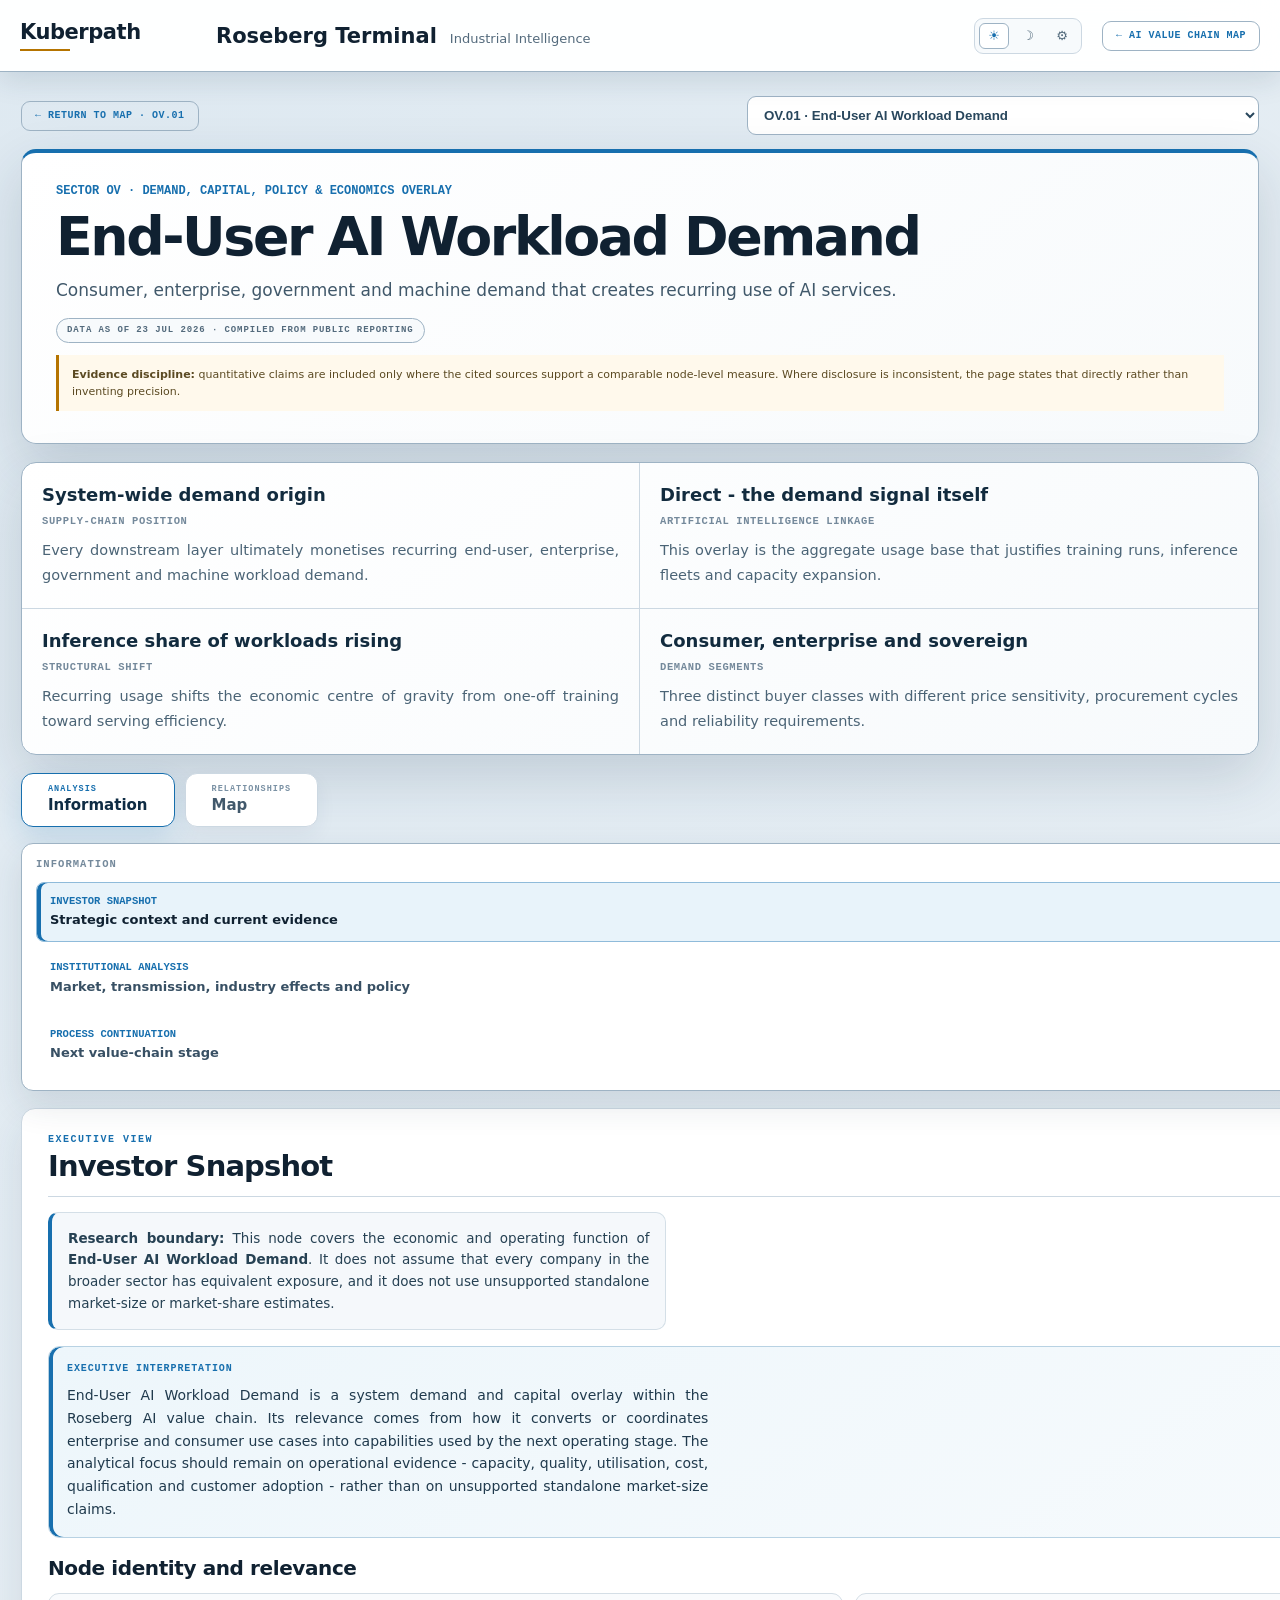
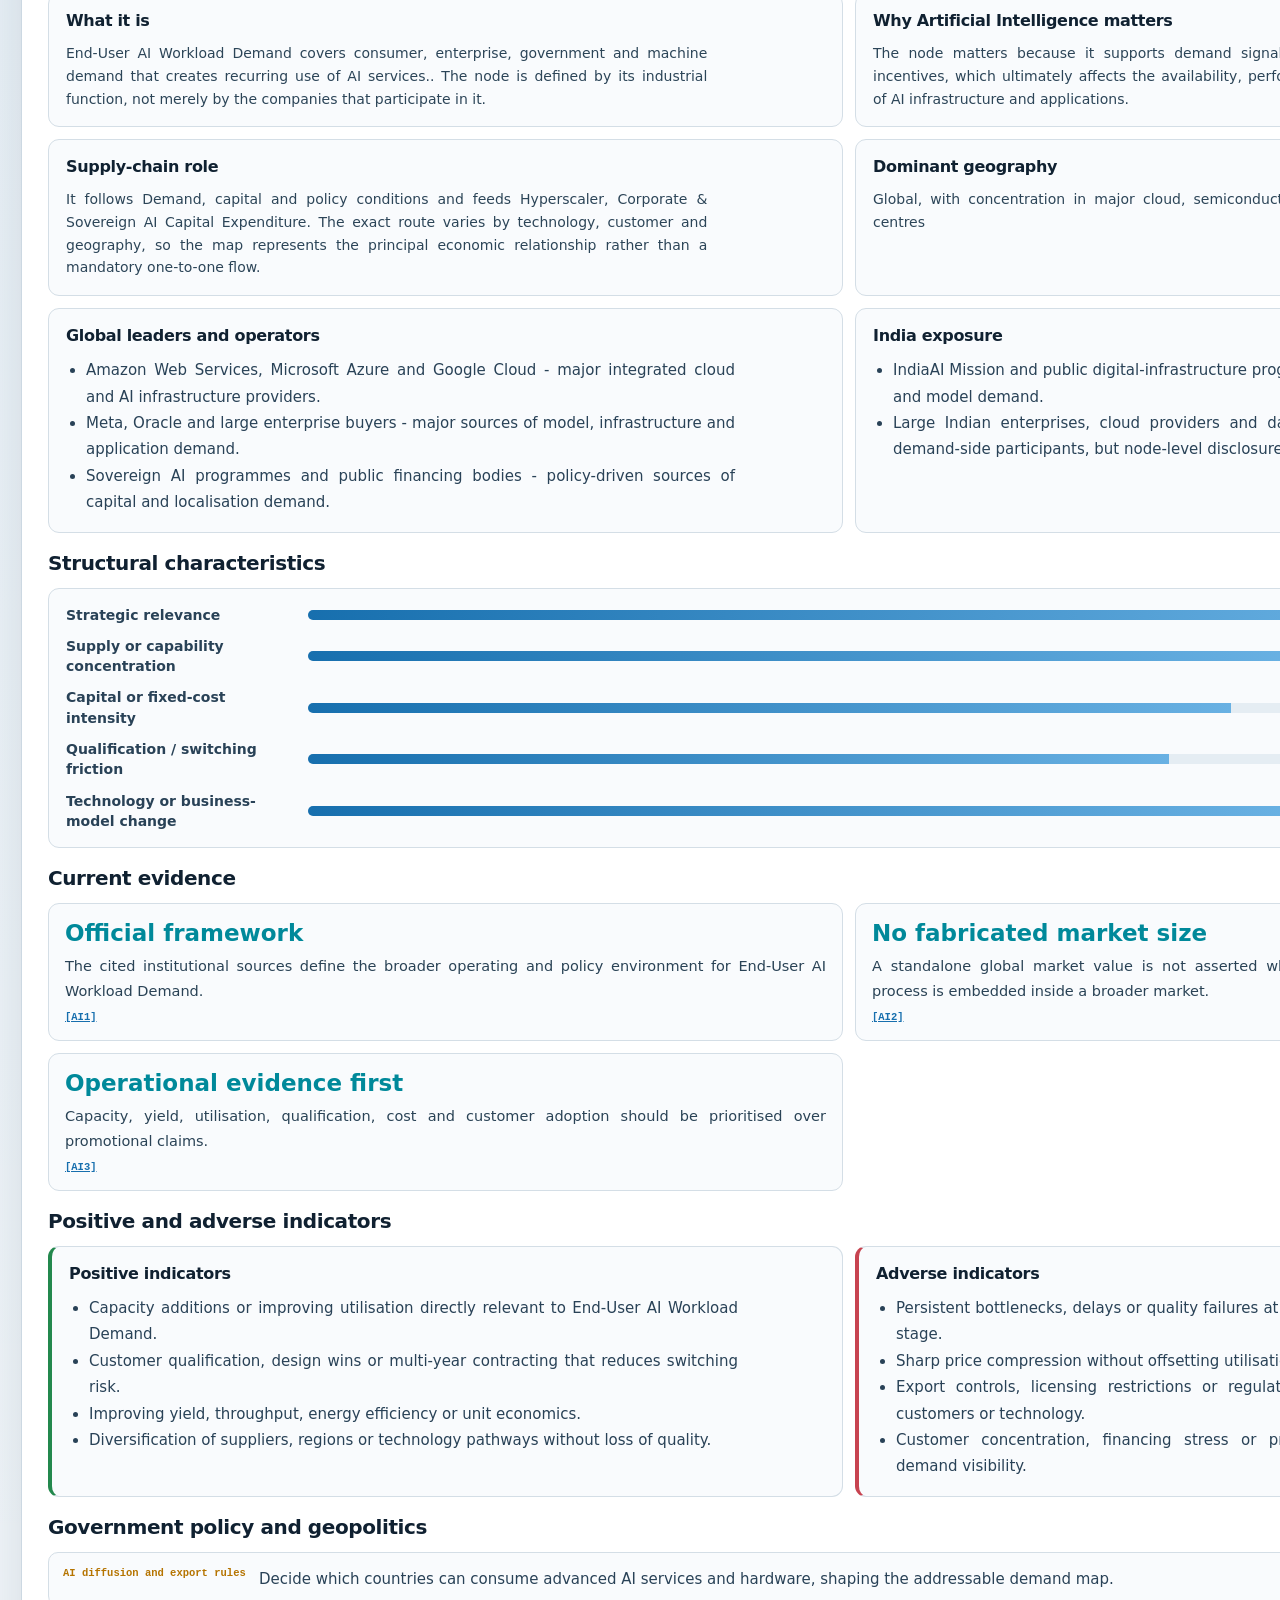
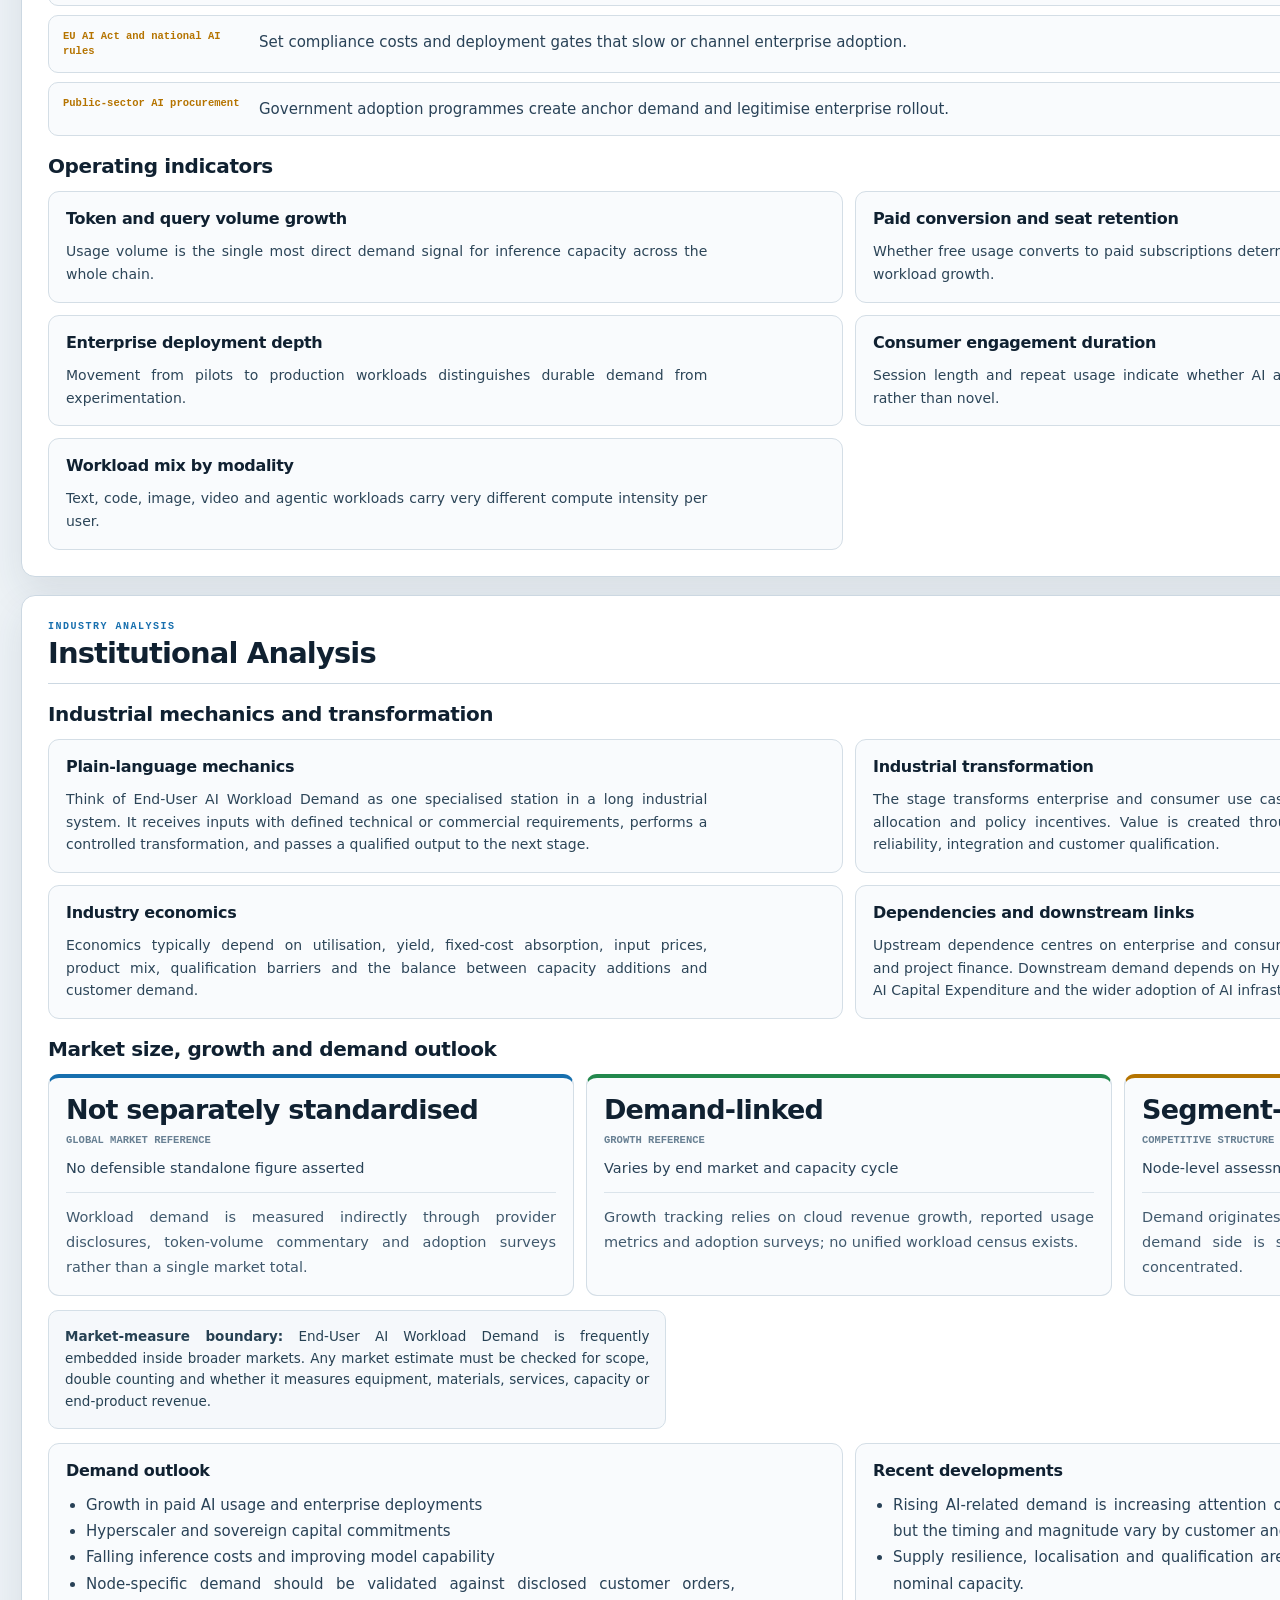
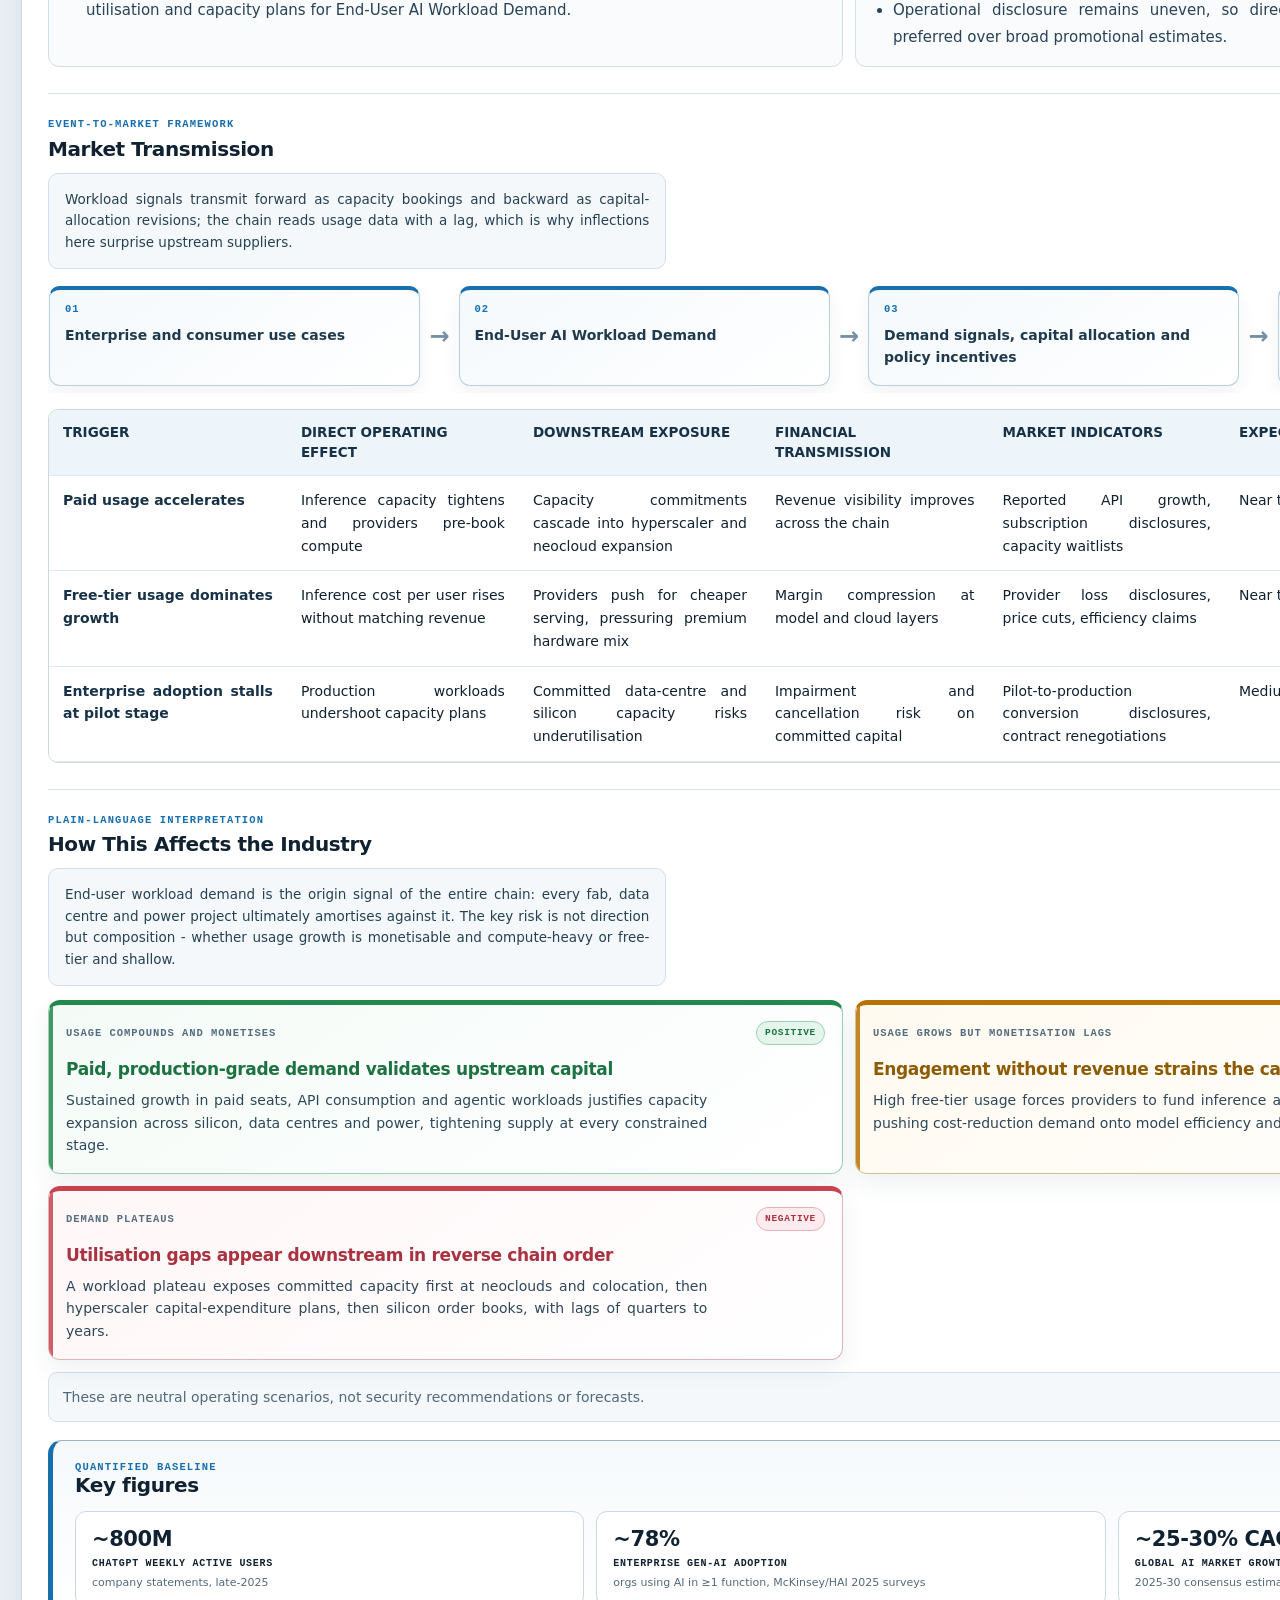
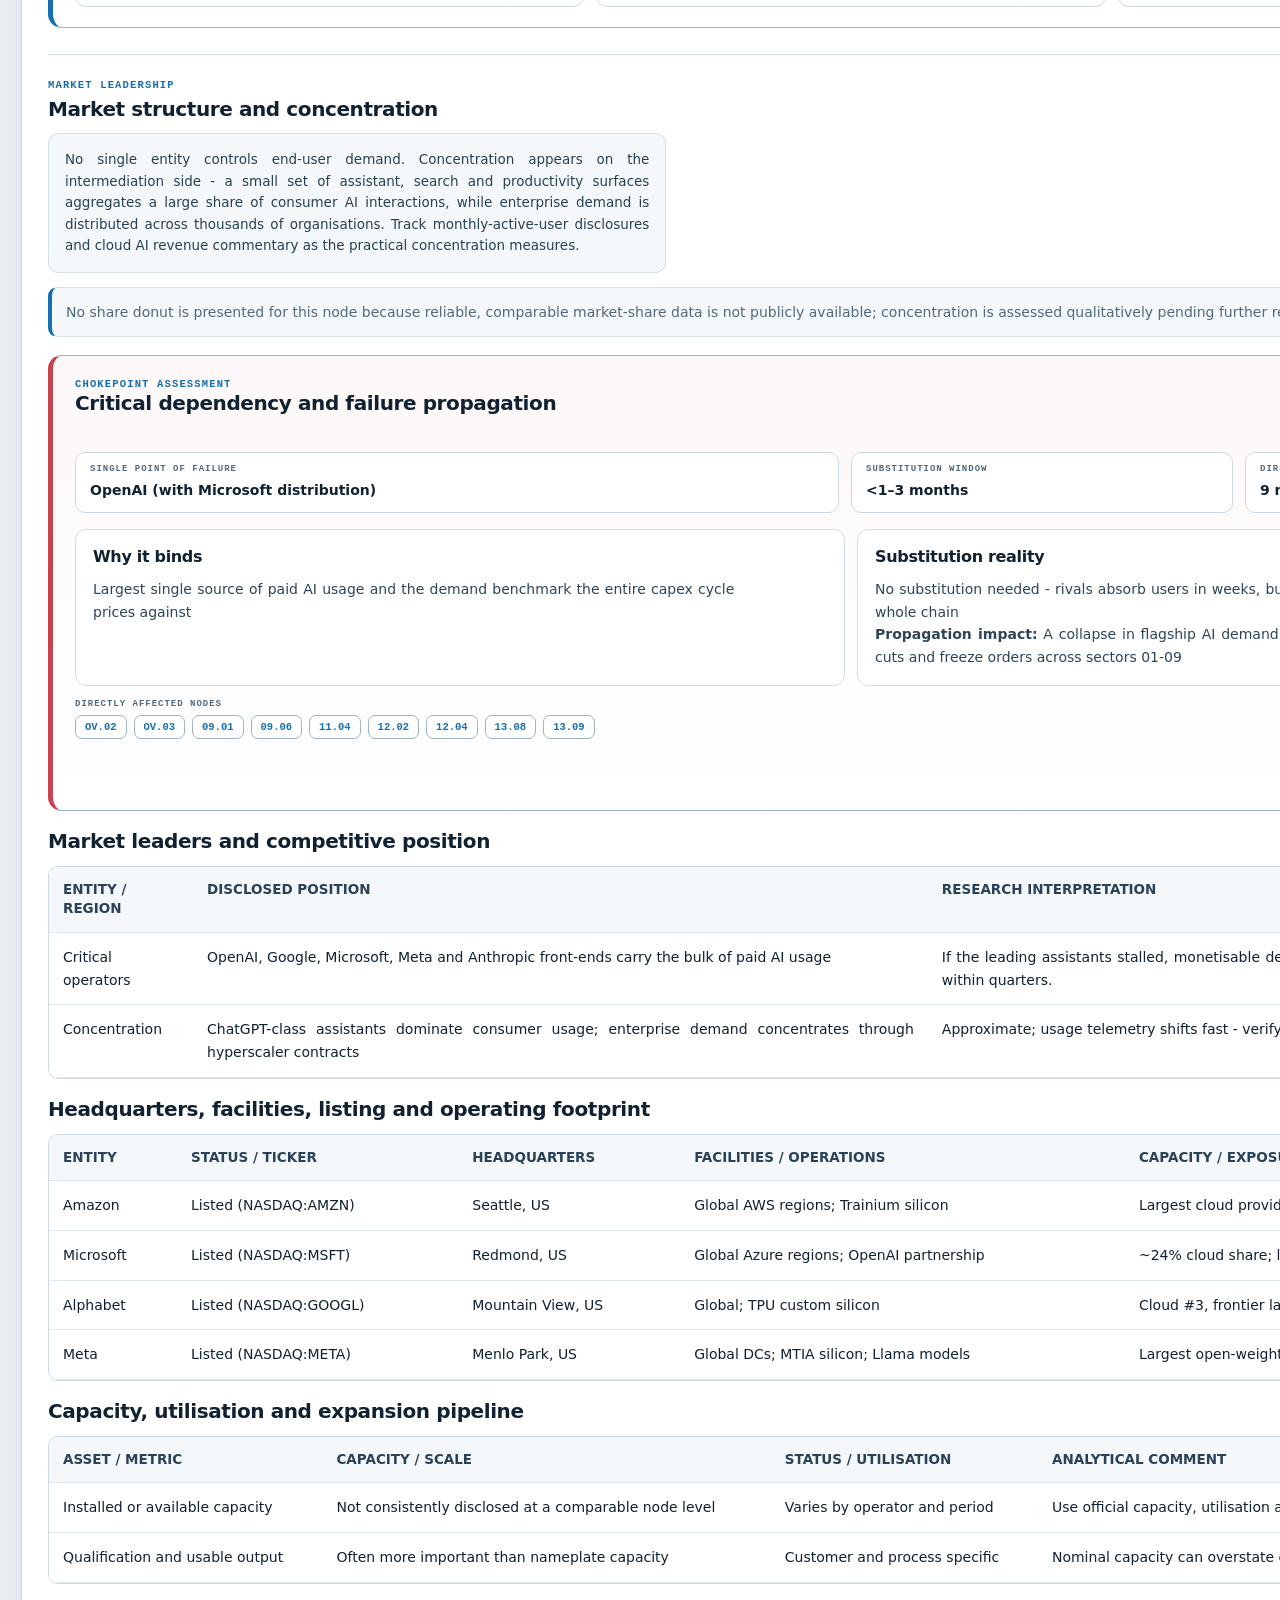
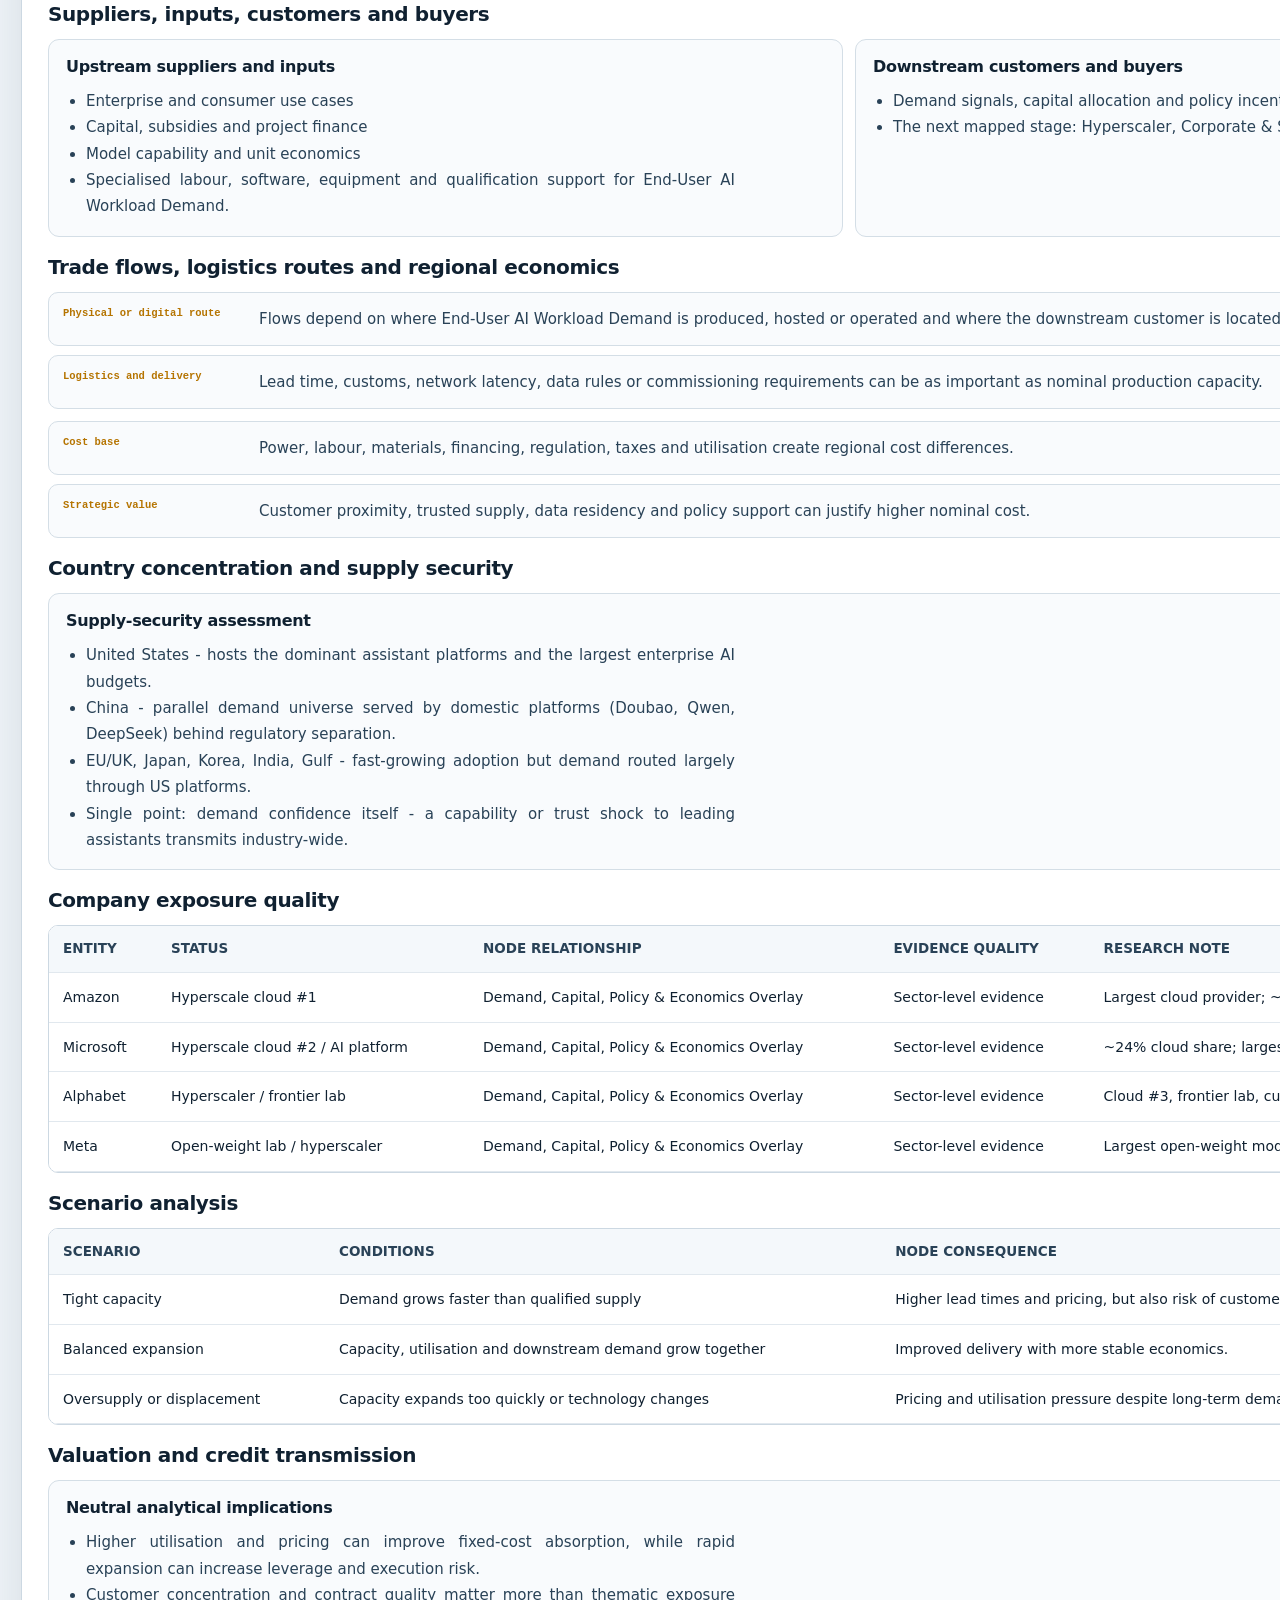
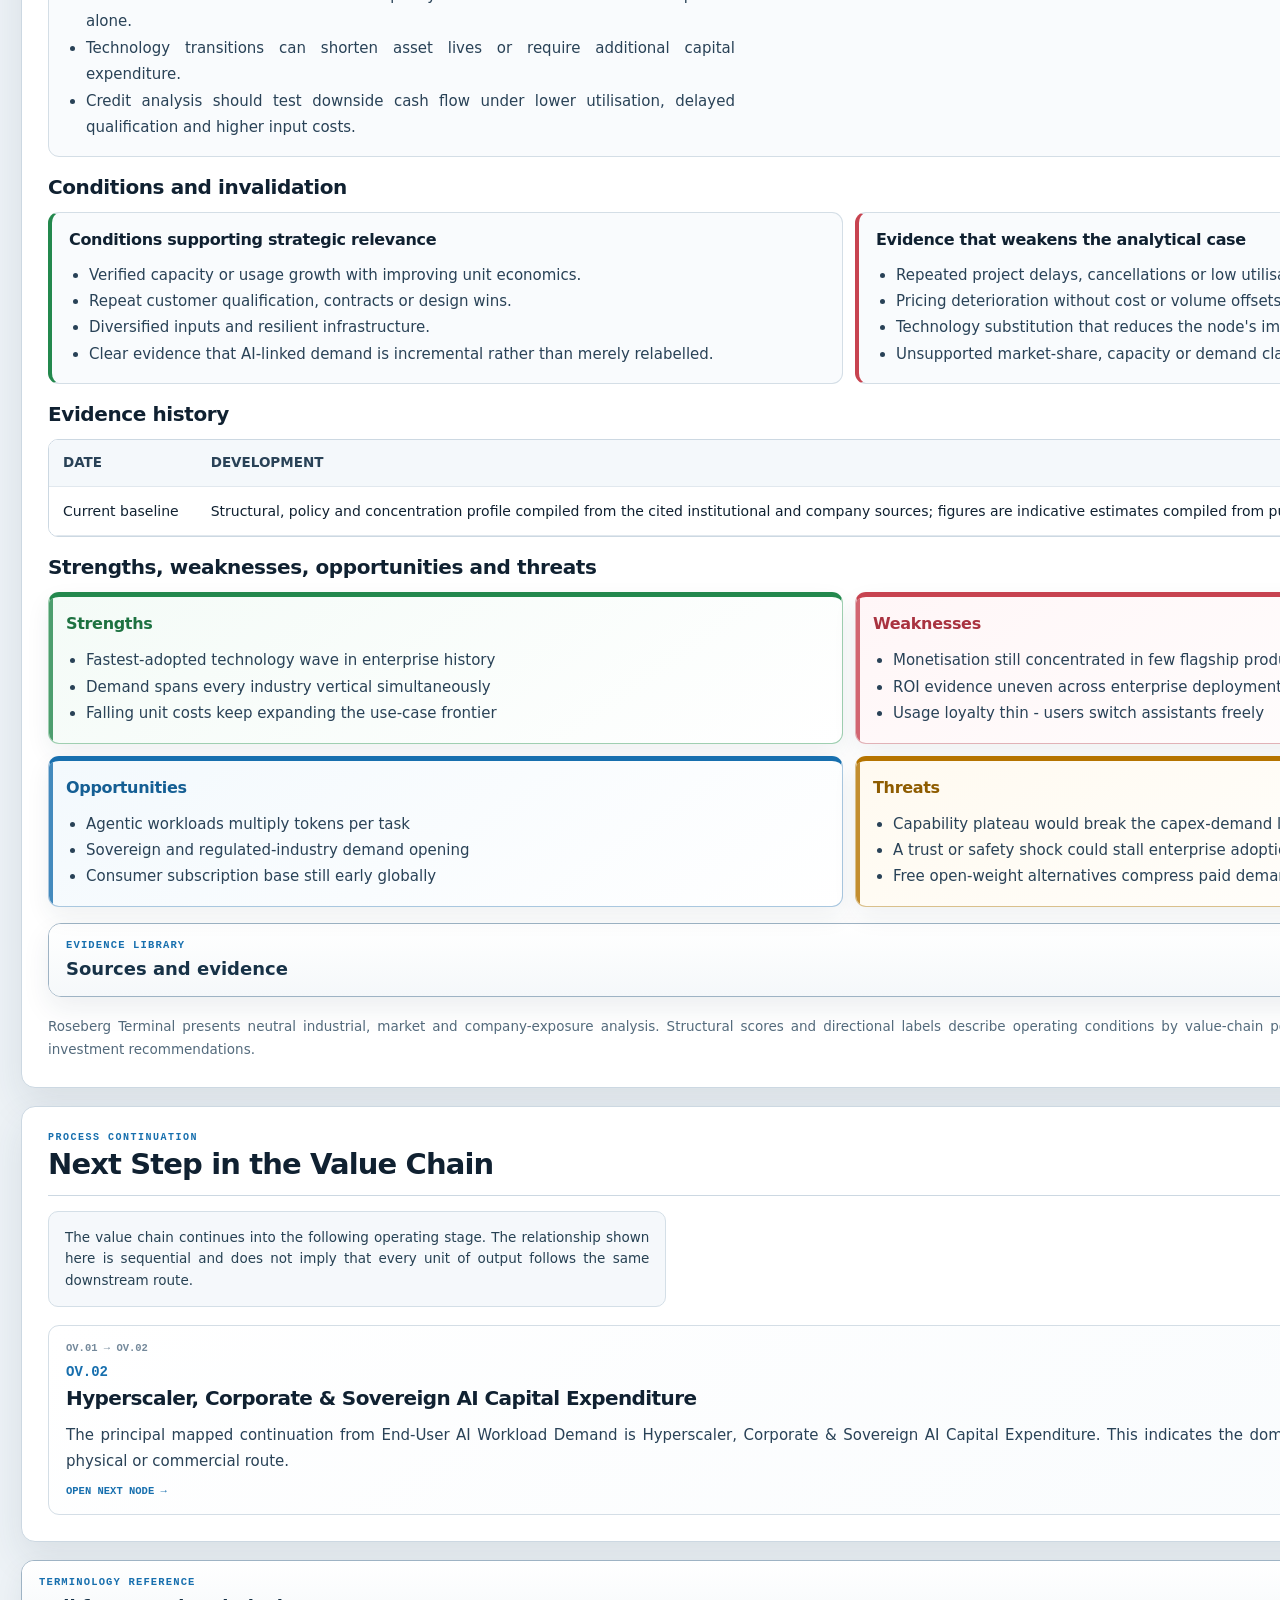
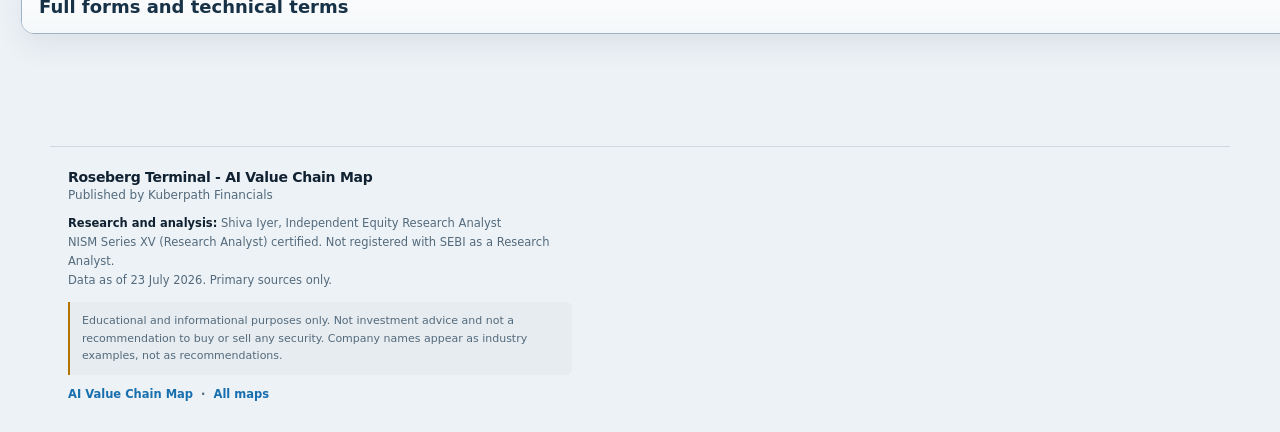
==== node.html @ 2ea44866 "Add files via upload" ====
<!doctype html><html lang="en"><head><meta charset="utf-8"><meta name="viewport" content="width=device-width,initial-scale=1"><title>Roseberg Terminal | Institutional Node Analysis</title><link rel="stylesheet" href="node-styles.css"><script>(function(){var mm=window.matchMedia?window.matchMedia("(prefers-color-scheme: dark)"):null;function res(m){return m==="system"?((mm&&mm.matches)?"dark":"light"):m;}var m=localStorage.getItem("rt-theme")||"light";if(["light","dark","system"].indexOf(m)<0)m="light";document.documentElement.dataset.theme=res(m);document.documentElement.dataset.themeMode=m;window.__setTheme=function(v){localStorage.setItem("rt-theme",v);document.documentElement.dataset.theme=res(v);document.documentElement.dataset.themeMode=v;document.querySelectorAll(".theme-btn").forEach(function(b){b.classList.toggle("active",b.dataset.mode===v);});};if(mm&&mm.addEventListener)mm.addEventListener("change",function(){var c=localStorage.getItem("rt-theme")||"light";if(c==="system")document.documentElement.dataset.theme=res("system");});})();</script></head><body><div id="app"></div><script src="map-data.js"></script><script src="relations-data.js"></script><script src="node-data.js"></script><script src="node-app.js"></script><footer class="site-foot"><div class="sf-wrap"><div class="sf-brand"><div class="sf-title">Roseberg Terminal - AI Value Chain Map</div><div class="sf-sub">Published by Kuberpath Financials</div></div><div class="sf-meta"><div><strong>Research and analysis:</strong> Shiva Iyer, Independent Equity Research Analyst</div><div>NISM Series XV (Research Analyst) certified. Not registered with SEBI as a Research Analyst.</div><div>Data as of 23 July 2026. Primary sources only.</div></div><div class="sf-disc">Educational and informational purposes only. Not investment advice and not a recommendation to buy or sell any security. Company names appear as industry examples, not as recommendations.</div><div class="sf-nav"><a href="index.html">AI Value Chain Map</a><span>&#183;</span><a href="../index.html">All maps</a></div></div></footer></body></html>
---- node-styles.css ----
/* THEME PALETTE (auto-generated) */
:root{--tc0:#00899a;--tc1:#0f2c44;--tc2:#102131;--tc3:#122b3e;--tc4:#132536;--tc5:#15334d;--tc6:#155f94;--tc7:#173247;--tc8:#176fae;--tc9:#183145;--tc10:#1d7241;--tc11:#203a4d;--tc12:#23884d;--tc13:#243c4e;--tc14:#264153;--tc15:#294257;--tc16:#29475d;--tc17:#2a4356;--tc18:#2c4558;--tc19:#2d4759;--tc20:#2f668c;--tc21:#304c5f;--tc22:#31536c;--tc23:#334a5c;--tc24:#36516a;--tc25:#37536a;--tc26:#385064;--tc27:#385365;--tc28:#40586a;--tc29:#40596d;--tc30:#41586b;--tc31:#4a6376;--tc32:#4b6476;--tc33:#4c6577;--tc34:#4e697d;--tc35:#50697b;--tc36:#536a7c;--tc37:#546d7f;--tc38:#5b4a22;--tc39:#5b7284;--tc40:#5f7688;--tc41:#617789;--tc42:#61798c;--tc43:#657b8c;--tc44:#677f90;--tc45:#687e90;--tc46:#688093;--tc47:#69b1e3;--tc48:#7253b5;--tc49:#74899b;--tc50:#7590a4;--tc51:#7a91a4;--tc52:#8298a9;--tc53:#89a8be;--tc54:#8aa3b5;--tc55:#8e5c00;--tc56:#8fbbda;--tc57:#93aabd;--tc58:#97b7cf;--tc59:#9db8cc;--tc60:#9eb3c4;--tc61:#9fcfb1;--tc62:#a93340;--tc63:#a9c7df;--tc64:#b57400;--tc65:#b8c8d6;--tc66:#b8d0df;--tc67:#b8d2e3;--tc68:#bdcdd9;--tc69:#c3d5e1;--tc70:#c6d5df;--tc71:#c6d6e1;--tc72:#c74350;--tc73:#c9d7e1;--tc74:#ccd8e2;--tc75:#cf6824;--tc76:#cfdbe4;--tc77:#d1dde6;--tc78:#d4dee6;--tc79:#d4dee7;--tc80:#d4dfe7;--tc81:#d5e0e7;--tc82:#d7e1e9;--tc83:#d8e2e9;--tc84:#d9c08c;--tc85:#d9e4eb;--tc86:#dbe4eb;--tc87:#e1b2b7;--tc88:#e1e8ee;--tc89:#e4f5eb;--tc90:#e5edf3;--tc91:#e8eef3;--tc92:#e8f3fa;--tc93:#edf2f6;--tc94:#edf4f8;--tc95:#edf5fa;--tc96:#edf6fb;--tc97:#eef4f8;--tc98:#eef5f9;--tc99:#f3f9fd;--tc100:#f4f8fb;--tc101:#f4f9fc;--tc102:#f4fbf7;--tc103:#f5f8fa;--tc104:#f5f8fb;--tc105:#f6f9fb;--tc106:#f7fafc;--tc107:#f8fbfd;--tc108:#f9fbfd;--tc109:#fbfdff;--tc110:#fdebed;--tc111:#fff3d6;--tc112:#fff6f7;--tc113:#fff9ec;--tc114:#fffaf0;--tc115:#ffffff;--tc116:#fff;--tc117:rgba(255,255,255,.97)}
html[data-theme="dark"]{color-scheme:dark;--tc0:#35d5e9;--tc1:#d6e1eb;--tc2:#e1e9f1;--tc3:#d8e3ec;--tc4:#dce5ee;--tc5:#ccdbe7;--tc6:#3a9de3;--tc7:#cfdde8;--tc8:#399de5;--tc9:#d0dde8;--tc10:#4cd185;--tc11:#c6d7e3;--tc12:#4dd184;--tc13:#c3d4e2;--tc14:#bed2e0;--tc15:#bacdde;--tc16:#b6ccdc;--tc17:#bacedd;--tc18:#b8ccdc;--tc19:#b7ccdb;--tc20:#5799c7;--tc21:#b2c9d8;--tc22:#a8c2d5;--tc23:#b4c7d6;--tc24:#a8bed2;--tc25:#a8bfd2;--tc26:#adc1d1;--tc27:#acc2d1;--tc28:#a7bbca;--tc29:#a4b9ca;--tc30:#a6b9c9;--tc31:#9cb1c1;--tc32:#9cb1c0;--tc33:#9bb0bf;--tc34:#95acbd;--tc35:#97acbb;--tc36:#96aab9;--tc37:#93a9b8;--tc38:#c2a35c;--tc39:#8fa2b2;--tc40:#8b9fae;--tc41:#8a9dac;--tc42:#879cac;--tc43:#879aa8;--tc44:#8398a7;--tc45:#8396a6;--tc46:#8195a6;--tc47:#69b1e3;--tc48:#816baf;--tc49:#718ca3;--tc50:#668aa4;--tc51:#6686a1;--tc52:#60819a;--tc53:#4f7692;--tc54:#547994;--tc55:#e9a935;--tc56:#8fbbda;--tc57:#4d6f8c;--tc58:#45667f;--tc59:#44657e;--tc60:#476781;--tc61:#427b57;--tc62:#c84756;--tc63:#a9c7df;--tc64:#e9a835;--tc65:#385167;--tc66:#355162;--tc67:#344e60;--tc68:#354f63;--tc69:#314a5a;--tc70:#30495a;--tc71:#304858;--tc72:#d36a75;--tc73:#2f4657;--tc74:#2d4354;--tc75:#df8347;--tc76:#2c4151;--tc77:#2a3f4f;--tc78:#2a3d4d;--tc79:#293c4d;--tc80:#293e4d;--tc81:#293e4c;--tc82:#283a4a;--tc83:#273b49;--tc84:#d9c08c;--tc85:#263a47;--tc86:#263846;--tc87:#64363b;--tc88:#233341;--tc89:#203b2b;--tc90:#202f3b;--tc91:#1f2d39;--tc92:#1d2c35;--tc93:#1c2a35;--tc94:#1c2b33;--tc95:#1b2932;--tc96:#1b2932;--tc97:#1b2933;--tc98:#1b2a32;--tc99:#18252d;--tc100:#18242d;--tc101:#18252d;--tc102:#182d21;--tc103:#18252d;--tc104:#18222d;--tc105:#18242c;--tc106:#17232b;--tc107:#17222a;--tc108:#162029;--tc109:#151e27;--tc110:#321b1d;--tc111:#3d3521;--tc112:#2a1719;--tc113:#30291a;--tc114:#2d2618;--tc115:#161c22;--tc116:#161c22;--tc117:rgba(21,28,35,.97)}

:root {
  color-scheme: light;
  --bg:var(--tc93); --panel:var(--tc115); --panel2:var(--tc106); --panel3:var(--tc91);
  --text:var(--tc2); --muted:var(--tc36); --muted2:var(--tc49); --line:var(--tc74); --line2:var(--tc60);
  --blue:var(--tc8); --cyan:var(--tc0); --green:var(--tc12); --amber:var(--tc64); --red:var(--tc72);
  --purple:var(--tc48); --orange:var(--tc75); --shadow:0 22px 56px rgba(26,52,74,.16);
  --header:72px; --sidebar:176px;
}
*{box-sizing:border-box} html,body{margin:0;min-height:100%;font-family:Inter,ui-sans-serif,system-ui,-apple-system,BlinkMacSystemFont,"Segoe UI",sans-serif;background:radial-gradient(circle at 8% 2%,rgba(23,111,174,.07),transparent 26%),var(--bg);color:var(--text)}
button,input{font:inherit} button{color:inherit}
a{color:var(--blue)}
.terminal-header{position:sticky;top:0;z-index:100;height:var(--header);display:grid;grid-template-columns:var(--sidebar) minmax(0,1fr) auto auto;align-items:center;gap:20px;padding:0 20px;background:var(--tc117);border-bottom:1px solid var(--line2);box-shadow:0 8px 28px rgba(27,52,74,.13);backdrop-filter:blur(18px)}
.brand{display:flex;flex-direction:column;align-items:flex-start}.brand-name{font-size:21px;font-weight:900;letter-spacing:-.45px}.brand-rule{width:50px;height:2px;margin-top:5px;background:var(--amber)}
.product{display:flex;align-items:baseline;gap:13px;min-width:0}.product-name{font-size:21px;font-weight:900}.product-context{color:var(--muted);font-size:12px;white-space:nowrap}
.header-state{display:flex;align-items:center;gap:8px;color:var(--cyan);font:850 10px/1 ui-monospace,SFMono-Regular,Menlo,monospace;letter-spacing:.09em}.state-dot{width:7px;height:7px;border-radius:50%;background:var(--green);box-shadow:0 0 10px rgba(35,136,77,.38)}
.page{width:min(1760px,calc(100% - 42px));margin:0 auto;padding:24px 0 78px}
.node-switcher{display:flex;gap:8px;margin-bottom:14px;flex-wrap:wrap}.node-switch{padding:9px 11px;color:var(--muted);background:var(--tc115);border:1px solid var(--line);border-radius:8px;cursor:pointer;font:850 10px/1 ui-monospace,SFMono-Regular,Menlo,monospace}.node-switch.active{color:var(--tc115);border-color:var(--blue);background:var(--blue)}
.hero{display:grid;grid-template-columns:minmax(0,1fr) 430px;gap:18px;margin-bottom:18px}.hero-main,.hero-side{background:linear-gradient(145deg,var(--tc115),var(--tc106));border:1px solid var(--line2);border-radius:15px;box-shadow:var(--shadow)}.hero-main{padding:32px 34px;border-top:4px solid var(--node-color)}.hero-code{color:var(--node-color);font:900 12px/1 ui-monospace,SFMono-Regular,Menlo,monospace}.hero h1{margin:12px 0 12px;font-size:clamp(38px,4.2vw,62px);line-height:1.03;letter-spacing:-.045em}.hero-subtitle{margin:0;color:var(--tc28);font-size:17px;line-height:1.72;max-width:1040px}.hero-side{display:grid;grid-template-columns:repeat(2,minmax(0,1fr));overflow:hidden}.hero-metric{padding:20px;border-right:1px solid var(--line);border-bottom:1px solid var(--line)}.hero-metric:nth-child(2n){border-right:0}.hero-metric:nth-last-child(-n+2){border-bottom:0}.hero-value{color:var(--tc3);font-size:19px;font-weight:900;line-height:1.28}.hero-label{margin-top:8px;color:var(--muted2);font:850 10px/1.35 ui-monospace,SFMono-Regular,Menlo,monospace;letter-spacing:.06em}
.detail-layout{display:grid;grid-template-columns:260px minmax(0,1fr);gap:18px;align-items:start}.toc{position:sticky;top:92px;z-index:8;align-self:start;max-height:calc(100vh - 112px);padding:14px;background:var(--tc115);border:1px solid var(--line2);border-radius:12px;box-shadow:0 14px 34px rgba(32,57,77,.12)}.toc-label{margin-bottom:10px;color:var(--muted2);font:850 9px/1 ui-monospace,SFMono-Regular,Menlo,monospace;letter-spacing:.1em}.toc-link{display:block;width:100%;padding:11px 12px;color:var(--tc26);background:transparent;border:1px solid transparent;border-radius:8px;text-align:left;cursor:pointer;font-size:11px;font-weight:750}.toc-link+.toc-link{margin-top:6px}.toc-link:hover{color:var(--tc2);background:var(--tc94);border-color:var(--tc73)}.toc-link.active{color:var(--tc2);background:var(--tc92);border-color:var(--tc56);box-shadow:inset 4px 0 0 var(--node-color)}.toc-link strong{display:block;margin-bottom:4px;color:var(--blue);font:850 9px/1 ui-monospace,SFMono-Regular,Menlo,monospace}.toc-link.active strong{color:var(--node-color)}.detail-main{display:grid;gap:18px}.block{scroll-margin-top:92px;padding:26px;background:var(--tc115);border:1px solid var(--line);border-radius:14px;box-shadow:0 16px 38px rgba(31,56,77,.10)}.block-header{display:flex;align-items:center;justify-content:space-between;gap:14px;margin-bottom:15px;padding-bottom:14px;border-bottom:1px solid var(--line)}.block-index{color:var(--node-color);font:900 10px/1 ui-monospace,SFMono-Regular,Menlo,monospace;letter-spacing:.1em}.block-title{margin-top:6px;font-size:29px;font-weight:900;letter-spacing:-.025em}.block-status{padding:7px 9px;color:var(--tc13);background:var(--tc97);border:1px solid var(--tc68);border-radius:7px;font:850 9px/1 ui-monospace,SFMono-Regular,Menlo,monospace}
.section{margin-top:18px}.section:first-child{margin-top:0}.section-title{margin:0 0 13px;font-size:20px;font-weight:900;letter-spacing:-.02em}.callout{padding:16px 17px;color:var(--tc14);background:var(--tc104);border:1px solid var(--tc80);border-radius:10px;font-size:14px;line-height:1.75}.grid2,.grid3,.grid4{display:grid;gap:12px}.grid2{grid-template-columns:repeat(2,minmax(0,1fr))}.grid3{grid-template-columns:repeat(3,minmax(0,1fr))}.grid4{grid-template-columns:repeat(4,minmax(0,1fr))}
.card,.metric-card,.evidence-card,.next-card{padding:18px;background:var(--tc108);border:1px solid var(--tc78);border-radius:11px}.card h3,.metric-card h3{margin:0 0 10px;font-size:15px;line-height:1.35}.card p{margin:0;color:var(--tc18);font-size:14px;line-height:1.76}.card ul{margin:0;padding-left:20px;color:var(--tc15);font-size:14px;line-height:1.76}
.score-list{display:grid;gap:11px}.score-row{display:grid;grid-template-columns:220px minmax(0,1fr) 74px;gap:12px;align-items:center}.score-label{font-size:12px;font-weight:750;color:var(--tc15)}.score-track{height:10px;background:var(--tc90);border-radius:999px;overflow:hidden}.score-fill{height:100%;background:linear-gradient(90deg,var(--node-color),var(--tc47))}.score-value{font:900 11px/1 ui-monospace,SFMono-Regular,Menlo,monospace;color:var(--tc24);text-align:right}
.evidence-grid{display:grid;grid-template-columns:repeat(4,minmax(0,1fr));gap:12px}.evidence-value{font-size:21px;font-weight:900;color:var(--cyan)}.evidence-text{margin-top:8px;color:var(--tc17);font-size:13px;line-height:1.68}.evidence-source{margin-top:8px;color:var(--muted2);font:800 9px/1 ui-monospace,SFMono-Regular,Menlo,monospace}
.list-rows{display:grid;gap:9px}.list-row{display:grid;grid-template-columns:172px minmax(0,1fr);gap:12px;padding:12px;background:var(--tc108);border:1px solid var(--tc78);border-radius:10px}.row-label{color:var(--amber);font:850 9px/1.4 ui-monospace,SFMono-Regular,Menlo,monospace}.row-text{color:var(--tc15);font-size:14px;line-height:1.72}
.table-wrap{overflow:auto;border:1px solid var(--line);border-radius:10px}.data-table{width:100%;min-width:900px;border-collapse:collapse;background:var(--tc115)}.data-table th,.data-table td{padding:13px 14px;border-bottom:1px solid var(--tc88);text-align:left;vertical-align:top;font-size:13px;line-height:1.62}.data-table th{background:var(--tc100);color:var(--tc15);font-weight:900}
.metric-card{border-top:4px solid var(--metric)}.metric-value{font-size:27px;font-weight:900;letter-spacing:-.03em;line-height:1.22}.metric-label{margin-top:7px;color:var(--tc46);font:850 9px/1 ui-monospace,SFMono-Regular,Menlo,monospace}.metric-note{margin-top:9px;color:var(--tc15);font-size:13px;line-height:1.58}
.source-list{display:grid;gap:10px}.source-card{display:grid;grid-template-columns:70px minmax(0,1fr) auto;gap:12px;align-items:start;padding:12px;background:var(--tc108);border:1px solid var(--tc78);border-radius:12px;text-decoration:none}.source-id{font:900 11px/1 ui-monospace,SFMono-Regular,Menlo,monospace;color:var(--blue)}.source-title{font-size:13px;font-weight:800}.source-note{margin-top:5px;color:var(--tc34);font-size:12.5px;line-height:1.62}.source-domain{white-space:nowrap;color:var(--muted2);font:800 9px/1 ui-monospace,SFMono-Regular,Menlo,monospace}
.flag-positive{border-left:4px solid var(--green)}.flag-negative{border-left:4px solid var(--red)}.footer-note{margin-top:18px;color:var(--muted);font-size:12.5px;line-height:1.7}.data-na{font-weight:900}
.next-grid{display:grid;gap:12px}.next-card{cursor:pointer;background:linear-gradient(145deg,var(--tc116),var(--tc107))}.next-card:hover{border-color:var(--tc58);box-shadow:0 0 0 3px rgba(22,110,168,.08)}.next-path{color:var(--muted2);font:800 9px/1 ui-monospace,SFMono-Regular,Menlo,monospace}.next-code{margin-top:10px;color:var(--node-color);font:900 13px/1 ui-monospace,SFMono-Regular,Menlo,monospace}.next-title{margin-top:6px;font-size:18px;font-weight:900;letter-spacing:-.03em}.next-why{margin-top:10px;color:var(--tc15);font-size:14px;line-height:1.72}.next-status{margin-top:10px;color:var(--muted2);font:800 9px/1 ui-monospace,SFMono-Regular,Menlo,monospace}
@media(max-width:1300px){.hero,.detail-layout{grid-template-columns:1fr}.toc{position:static;max-height:none}.grid4,.evidence-grid{grid-template-columns:repeat(2,minmax(0,1fr))}}
@media(max-width:960px){.terminal-header{grid-template-columns:1fr;gap:10px;height:auto;padding:12px 16px}.page{width:calc(100% - 18px)}.grid3,.grid2,.grid4,.evidence-grid{grid-template-columns:1fr}.hero-side{grid-template-columns:1fr}.list-row,.score-row{grid-template-columns:1fr}}

.hero-value{font-size:17px}.block-status{white-space:nowrap}.next-card.has-link::after{content:"OPEN NEXT NODE →";display:inline-block;margin-top:12px;color:var(--blue);font:850 9px/1 ui-monospace,SFMono-Regular,Menlo,monospace}.next-card.no-link{cursor:default}.next-card.no-link:hover{border-color:var(--tc78);box-shadow:none}.market-definition{border-left:4px solid var(--node-color)}

.hero-note{margin-top:10px;color:var(--tc32);font-size:12.5px;line-height:1.58}
.executive-interpretation{margin-top:16px;padding:18px 20px;background:linear-gradient(145deg,var(--tc96),var(--tc107));border:1px solid var(--tc67);border-radius:12px;box-shadow:inset 4px 0 0 var(--node-color)}
.interpretation-label{color:var(--node-color);font:900 10px/1 ui-monospace,SFMono-Regular,Menlo,monospace;letter-spacing:.09em}
.executive-interpretation p{margin:10px 0 0;color:var(--tc11);font-size:15px;line-height:1.78}
.metric-explanation{margin-top:12px;padding-top:12px;border-top:1px solid var(--tc86);color:var(--tc29);font-size:13px;line-height:1.66}
.glossary-panel{padding:24px 26px;background:linear-gradient(145deg,var(--tc115),var(--tc105));border:1px solid var(--line2);border-radius:14px;box-shadow:0 16px 38px rgba(31,56,77,.10)}
.glossary-heading{padding-bottom:16px;border-bottom:1px solid var(--line)}
.glossary-kicker{color:var(--blue);font:900 10px/1 ui-monospace,SFMono-Regular,Menlo,monospace;letter-spacing:.1em}
.glossary-heading h2{margin:7px 0 7px;font-size:24px;letter-spacing:-.025em}
.glossary-heading p{margin:0;color:var(--tc31);font-size:13.5px;line-height:1.68}
.glossary-grid{display:grid;grid-template-columns:repeat(2,minmax(0,1fr));gap:12px;margin-top:16px}
.glossary-item{padding:15px 16px;background:var(--tc108);border:1px solid var(--tc78);border-radius:10px}
.glossary-term{font-size:13px;font-weight:900;line-height:1.4}
.glossary-meaning{margin-top:7px;color:var(--tc29);font-size:13px;line-height:1.65}
@media(max-width:960px){.glossary-grid{grid-template-columns:1fr}.hero-note{font-size:13px}}


/* Compact institutional disclosure panels */
.compact-section{margin-top:16px}
.collapse-panel{background:linear-gradient(145deg,var(--tc115),var(--tc106));border:1px solid var(--line2);border-radius:13px;box-shadow:0 12px 28px rgba(31,56,77,.08);overflow:hidden}
.collapse-panel summary{display:flex;align-items:center;justify-content:space-between;gap:18px;min-height:72px;padding:16px 19px;cursor:pointer;list-style:none;user-select:none;background:linear-gradient(180deg,var(--tc115),var(--tc103))}
.collapse-panel summary::-webkit-details-marker{display:none}
.collapse-panel summary:hover{background:var(--tc98)}
.collapse-panel summary strong{display:block;margin-top:6px;color:var(--tc7);font-size:17px;line-height:1.25}
.collapse-kicker{display:block;color:var(--blue);font:900 9px/1 ui-monospace,SFMono-Regular,Menlo,monospace;letter-spacing:.11em}
.collapse-meta{display:flex;align-items:center;gap:9px;white-space:nowrap;color:var(--tc42);font:850 9px/1 ui-monospace,SFMono-Regular,Menlo,monospace;letter-spacing:.06em}
.collapse-chevron{display:inline-grid;place-items:center;width:27px;height:27px;border:1px solid var(--tc68);border-radius:50%;background:var(--tc115);color:var(--tc22);font-size:15px;transition:transform .2s ease}
.collapse-panel[open] .collapse-chevron{transform:rotate(180deg)}
.collapse-panel[open] summary{border-bottom:1px solid var(--line)}
.collapse-body{padding:18px 19px 20px}
.collapse-intro{margin:0 0 14px;color:var(--tc31);font-size:13px;line-height:1.65}
.sources-collapse .source-list{grid-template-columns:repeat(2,minmax(0,1fr));gap:9px}
.sources-collapse .source-card{grid-template-columns:54px minmax(0,1fr) auto;padding:10px 11px;box-shadow:none}
.sources-collapse .source-title{font-size:12.5px}
.sources-collapse .source-note{font-size:11.5px;line-height:1.5}
.sources-collapse .source-domain{font-size:8.5px}
.glossary-panel{padding:0}
.glossary-panel .glossary-grid{margin-top:0}

/* Colour-coded SWOT */
.swot-grid{align-items:stretch}
.swot-card{position:relative;overflow:hidden;border-width:1px;border-top-width:5px;box-shadow:0 10px 24px rgba(31,56,77,.07)}
.swot-card::before{content:"";position:absolute;inset:0 auto 0 0;width:4px;opacity:.8}
.swot-card h3{font-size:16px;margin-bottom:12px}
.swot-strength{border-color:var(--tc61);border-top-color:var(--tc12);background:linear-gradient(145deg,var(--tc102),var(--tc115))}
.swot-strength::before{background:var(--tc12)}.swot-strength h3{color:var(--tc10)}
.swot-weakness{border-color:var(--tc87);border-top-color:var(--tc72);background:linear-gradient(145deg,var(--tc112),var(--tc115))}
.swot-weakness::before{background:var(--tc72)}.swot-weakness h3{color:var(--tc62)}
.swot-opportunity{border-color:var(--tc63);border-top-color:var(--tc8);background:linear-gradient(145deg,var(--tc99),var(--tc115))}
.swot-opportunity::before{background:var(--tc8)}.swot-opportunity h3{color:var(--tc6)}
.swot-threat{border-color:var(--tc84);border-top-color:var(--tc64);background:linear-gradient(145deg,var(--tc114),var(--tc115))}
.swot-threat::before{background:var(--tc64)}.swot-threat h3{color:var(--tc55)}

@media(max-width:1100px){.sources-collapse .source-list{grid-template-columns:1fr}}
@media(max-width:700px){.collapse-panel summary{align-items:flex-start}.collapse-meta{margin-top:2px}.sources-collapse .source-card{grid-template-columns:48px minmax(0,1fr)}.sources-collapse .source-domain{grid-column:2;white-space:normal}.swot-grid{grid-template-columns:1fr}}

/* Institutional paragraph alignment: balanced left and right edges without stretching headings or data labels. */
.hero-subtitle,
.callout,
.card p,
.card li,
.row-text,
.data-table td,
.evidence-text,
.metric-note,
.source-note,
.collapse-intro,
.next-why,
.footer-note,
.glossary-definition,
.glossary-note {
  text-align: justify;
  text-justify: inter-word;
  text-align-last: left;
  hyphens: auto;
  -webkit-hyphens: auto;
  overflow-wrap: anywhere;
}

/* Maintain clean terminal labels and numeric data without forced spacing. */
.card h3,
.section-title,
.block-title,
.block-index,
.block-status,
.row-label,
.data-table th,
.metric-value,
.metric-label,
.evidence-value,
.source-title,
.source-id,
.source-domain,
.next-title,
.next-code,
.next-path,
.next-status,
.collapse-kicker,
.collapse-meta,
.toc-link,
.hero-value,
.hero-label {
  text-align: left;
}


/* V5 — unified institutional colour system across every node page. */
:root{--roseberg-accent:var(--tc8);--roseberg-accent-soft:var(--tc92);--roseberg-accent-line:var(--tc56)}
.hero-main{border-top-color:var(--roseberg-accent)}
.hero-code,.block-index,.interpretation-label,.next-code,.collapse-kicker{color:var(--roseberg-accent)}
.toc-link.active{background:var(--roseberg-accent-soft);border-color:var(--roseberg-accent-line);box-shadow:inset 4px 0 0 var(--roseberg-accent)}
.toc-link.active strong{color:var(--roseberg-accent)}
.score-fill{background:linear-gradient(90deg,var(--roseberg-accent),var(--tc47))}
.market-definition{border-left-color:var(--roseberg-accent)}
.executive-interpretation{box-shadow:inset 4px 0 0 var(--roseberg-accent)}

/* Market transmission and industry interpretation. */
.section-heading-row{display:flex;align-items:flex-end;justify-content:space-between;gap:18px;margin-bottom:12px}
.section-heading-row .section-title{margin:6px 0 0}
.section-kicker{color:var(--roseberg-accent);font:900 9px/1 ui-monospace,SFMono-Regular,Menlo,monospace;letter-spacing:.11em}
.section-tag{padding:7px 9px;color:var(--tc25);background:var(--tc97);border:1px solid var(--tc68);border-radius:7px;font:850 9px/1 ui-monospace,SFMono-Regular,Menlo,monospace;white-space:nowrap}
.transmission-section,.industry-effect-section{margin-top:26px;padding-top:24px;border-top:1px solid var(--tc83)}
.transmission-intro,.industry-intro{font-size:14px;line-height:1.78}
.transmission-flow{display:flex;align-items:stretch;gap:9px;margin:15px 0 16px;overflow-x:auto;padding:2px 1px 7px}
.flow-step{flex:1 0 180px;min-height:96px;padding:13px 14px;background:linear-gradient(145deg,var(--tc101),var(--tc115));border:1px solid var(--tc66);border-top:4px solid var(--roseberg-accent);border-radius:11px;box-shadow:0 8px 18px rgba(31,56,77,.06)}
.flow-index{color:var(--roseberg-accent);font:900 9px/1 ui-monospace,SFMono-Regular,Menlo,monospace;letter-spacing:.08em}
.flow-text{margin-top:9px;color:var(--tc11);font-size:13px;font-weight:800;line-height:1.55;text-align:left}
.flow-arrow{display:grid;place-items:center;flex:0 0 20px;color:var(--tc50);font-size:24px;font-weight:800}
.transmission-table .data-table{min-width:1600px}
.transmission-table .data-table th{background:var(--tc95);color:var(--tc7)}
.transmission-table .data-table td{min-width:190px}
.transmission-table .data-table td:first-child{min-width:210px;font-weight:800;color:var(--tc7)}
.direction-label{display:block;padding:8px 9px;background:var(--tc98);border:1px solid var(--tc69);border-radius:8px;color:var(--tc16);font-weight:800;line-height:1.5}
.effect-grid{display:grid;grid-template-columns:repeat(2,minmax(0,1fr));gap:12px;margin-top:14px}
.effect-card{position:relative;padding:17px 18px;background:var(--tc116);border:1px solid var(--tc78);border-top:5px solid var(--tc54);border-radius:12px;box-shadow:0 10px 24px rgba(31,56,77,.07);overflow:hidden}
.effect-card::before{content:"";position:absolute;inset:0 auto 0 0;width:4px;background:var(--tc54);opacity:.85}
.effect-top{display:flex;align-items:center;justify-content:space-between;gap:10px}
.effect-label{color:var(--tc37);font:900 9px/1 ui-monospace,SFMono-Regular,Menlo,monospace;letter-spacing:.09em}
.effect-badge{padding:6px 8px;border-radius:999px;font:900 8px/1 ui-monospace,SFMono-Regular,Menlo,monospace;letter-spacing:.07em}
.effect-card h3{margin:12px 0 8px;font-size:16px;line-height:1.42}
.effect-card p{margin:0;color:var(--tc19);font-size:14px;line-height:1.76;text-align:justify;text-justify:inter-word;text-align-last:left;hyphens:auto}
.effect-positive{border-color:var(--tc61);border-top-color:var(--tc12);background:linear-gradient(145deg,var(--tc102),var(--tc115))}
.effect-positive::before{background:var(--tc12)}.effect-positive .effect-badge{color:var(--tc10);background:var(--tc89);border:1px solid var(--tc61)}.effect-positive h3{color:var(--tc10)}
.effect-negative{border-color:var(--tc87);border-top-color:var(--tc72);background:linear-gradient(145deg,var(--tc112),var(--tc115))}
.effect-negative::before{background:var(--tc72)}.effect-negative .effect-badge{color:var(--tc62);background:var(--tc110);border:1px solid var(--tc87)}.effect-negative h3{color:var(--tc62)}
.effect-mixed{border-color:var(--tc84);border-top-color:var(--tc64);background:linear-gradient(145deg,var(--tc114),var(--tc115))}
.effect-mixed::before{background:var(--tc64)}.effect-mixed .effect-badge{color:var(--tc55);background:var(--tc111);border:1px solid var(--tc84)}.effect-mixed h3{color:var(--tc55)}
.effect-neutral{border-color:var(--tc63);border-top-color:var(--tc8);background:linear-gradient(145deg,var(--tc99),var(--tc115))}
.effect-neutral::before{background:var(--tc8)}.effect-neutral .effect-badge{color:var(--tc6);background:var(--tc92);border:1px solid var(--tc63)}.effect-neutral h3{color:var(--tc6)}
.industry-note{margin-top:12px;padding:12px 14px;color:var(--tc35);background:var(--tc103);border:1px solid var(--tc81);border-radius:9px;font-size:12.5px;line-height:1.68;text-align:justify;text-justify:inter-word;text-align-last:left}

/* Extend justified alignment to the newly expanded professional text. */
.hero-note,.executive-interpretation p,.metric-explanation,.glossary-meaning,.transmission-intro,.industry-intro,.industry-note,.direction-label{
  text-align:justify;text-justify:inter-word;text-align-last:left;hyphens:auto;-webkit-hyphens:auto;overflow-wrap:anywhere;
}
@media(max-width:1100px){.effect-grid{grid-template-columns:1fr}.section-heading-row{align-items:flex-start;flex-direction:column}.section-tag{white-space:normal}.flow-arrow{display:none}}


/* V6 — market leadership and concentration. */
.leadership-section{margin-top:26px;padding-top:24px;border-top:1px solid var(--tc83)}
.leadership-basis{font-size:14px;line-height:1.75}
.leadership-grid{display:grid;grid-template-columns:390px minmax(0,1fr);gap:18px;align-items:stretch;margin-top:15px}
.leadership-chart-card{display:grid;grid-template-columns:220px minmax(0,1fr);gap:16px;align-items:center;padding:18px;background:linear-gradient(145deg,var(--tc106),var(--tc115));border:1px solid var(--tc71);border-radius:13px;box-shadow:0 10px 24px rgba(31,56,77,.07)}
.donut-wrap{display:grid;place-items:center}.donut{position:relative;width:210px;height:210px;border-radius:50%;box-shadow:inset 0 0 0 1px rgba(16,33,49,.08),0 12px 28px rgba(31,56,77,.12)}
.donut::after{content:"";position:absolute;inset:42px;border-radius:50%;background:var(--tc115);box-shadow:0 0 0 1px var(--tc77)}
.donut-center{position:absolute;inset:48px;z-index:2;display:flex;flex-direction:column;align-items:center;justify-content:center;text-align:center}
.donut-center span{color:var(--tc39);font:900 9px/1 ui-monospace,SFMono-Regular,Menlo,monospace;letter-spacing:.09em}.donut-center strong{margin-top:7px;color:var(--tc2);font-size:28px;line-height:1}.donut-center small{margin-top:7px;color:var(--tc40);font-size:10px;line-height:1.25}
.leader-legend{display:grid;gap:8px}.leader-legend-row{display:grid;grid-template-columns:12px minmax(0,1fr) auto;gap:8px;align-items:center;padding-bottom:7px;border-bottom:1px solid var(--tc88)}.leader-legend-row:last-child{border-bottom:0;padding-bottom:0}.leader-swatch{width:10px;height:10px;border-radius:50%}.leader-name{color:var(--tc15);font-size:11.5px;font-weight:800;line-height:1.35}.leader-share{color:var(--tc7);font:900 10px/1 ui-monospace,SFMono-Regular,Menlo,monospace}
.leadership-table-wrap{min-width:0}.leadership-table .data-table{min-width:1060px}.leadership-table .data-table th{background:var(--tc5);color:var(--tc115)}.leadership-table .data-table td:first-child{font-weight:900;color:var(--tc7)}.leadership-table .data-table td:nth-child(2){font-weight:900;color:var(--tc8);white-space:nowrap}.leadership-note{margin-top:14px;border-left:4px solid var(--roseberg-accent)}
@media(max-width:1450px){.leadership-grid{grid-template-columns:1fr}.leadership-chart-card{grid-template-columns:260px minmax(0,1fr)}}
@media(max-width:700px){.leadership-chart-card{grid-template-columns:1fr}.donut{width:190px;height:190px}.donut::after{inset:38px}.donut-center{inset:44px}}


/* V7 — reading-first typography and spacing refinement.
   Keeps the approved institutional hierarchy while improving legibility in
   navigation, tables, evidence panels, charts, sources and technical notes. */
:root{
  --reading-body:15px;
  --reading-compact:14px;
  --reading-label:10.5px;
}

/* Left navigation: use the available width instead of leaving text visually undersized. */
.detail-layout{grid-template-columns:248px minmax(0,1fr);gap:17px}
.toc{padding:13px}
.toc-label{font-size:10.5px;line-height:1.2;margin-bottom:11px}
.toc-link{padding:12px 13px;font-size:13px;line-height:1.42}
.toc-link strong{font-size:10.5px;line-height:1.15;margin-bottom:5px}

/* Supporting header and hero copy. */
.product-context{font-size:13px}
.header-state{font-size:10.5px}
.hero-note{font-size:14.5px;line-height:1.72}
.hero-label{font-size:10.5px}
.hero-value{font-size:18px}

/* Core reading text. */
.callout{font-size:15px;line-height:1.78;padding:15px 16px}
.card,.metric-card,.evidence-card,.next-card{padding:16px 17px}
.card h3,.metric-card h3{font-size:16px;line-height:1.38}
.card p,.card ul{font-size:15px;line-height:1.76}
.executive-interpretation{padding:17px 18px}
.executive-interpretation p{font-size:15.5px;line-height:1.8}
.market-definition{font-size:15px}
.metric-explanation{font-size:14.5px;line-height:1.7}
.footer-note{font-size:13.5px;line-height:1.72}

/* Scores, evidence and compact analytical rows. */
.score-row{grid-template-columns:230px minmax(0,1fr) 82px}
.score-label{font-size:14px;line-height:1.45}
.score-value{font-size:12.5px}
.evidence-card{padding:16px}
.evidence-value{font-size:23px}
.evidence-text{font-size:14.5px;line-height:1.7}
.evidence-source{font-size:10.5px;line-height:1.2}
.list-row{grid-template-columns:184px minmax(0,1fr);padding:13px 14px}
.row-label{font-size:10.5px;line-height:1.45}
.row-text{font-size:15px;line-height:1.74}

/* Tables: prioritise comfortable reading over maximum density. */
.data-table th,.data-table td{padding:13px 14px;font-size:14px;line-height:1.62}
.data-table th{font-size:13.5px;line-height:1.45}
.transmission-table .data-table td{min-width:205px}
.transmission-table .data-table td:first-child{min-width:225px}
.leadership-table .data-table{min-width:1120px}

/* Metrics and interpretation panels. */
.metric-label{font-size:10.5px;line-height:1.25}
.metric-note{font-size:14.5px;line-height:1.66}
.transmission-intro,.industry-intro,.leadership-basis{font-size:15px;line-height:1.8}
.section-kicker,.section-tag{font-size:10.5px;line-height:1.2}
.flow-step{padding:14px 15px;min-height:100px}
.flow-index{font-size:10.5px}
.flow-text{font-size:14px;line-height:1.6}
.direction-label{font-size:14px;line-height:1.58}
.effect-card{padding:16px 17px}
.effect-label{font-size:10.5px}
.effect-badge{font-size:9.5px}
.effect-card h3{font-size:17px;line-height:1.42}
.effect-card p{font-size:15px;line-height:1.76}
.industry-note{font-size:14px;line-height:1.72}

/* Market-leadership chart and legend. */
.leadership-chart-card{padding:16px 17px}
.donut-center span{font-size:10.5px;line-height:1.15}
.donut-center strong{font-size:29px}
.donut-center small{font-size:11.5px;line-height:1.35}
.leader-legend{gap:9px}
.leader-name{font-size:13px;line-height:1.4}
.leader-share{font-size:11.5px}
.leadership-note{font-size:14px}

/* Sources and collapsed reference panels. */
.collapse-panel summary{min-height:68px;padding:15px 17px}
.collapse-panel summary strong{font-size:18px;line-height:1.3}
.collapse-kicker,.collapse-meta{font-size:10.5px;line-height:1.2}
.collapse-body{padding:17px 18px 19px}
.collapse-intro{font-size:14px;line-height:1.7}
.source-card{grid-template-columns:76px minmax(0,1fr) auto;padding:13px 14px}
.source-id{font-size:12px;line-height:1.2}
.source-title{font-size:14.5px;line-height:1.4}
.source-note{font-size:13.5px;line-height:1.68}
.source-domain{font-size:10.5px;line-height:1.2}

/* Full forms / glossary. */
.glossary-heading p{font-size:14.5px;line-height:1.72}
.glossary-item{padding:14px 15px}
.glossary-term{font-size:14.5px;line-height:1.42}
.glossary-meaning{font-size:14px;line-height:1.7}

/* Process continuation. */
.next-path,.next-status{font-size:10.5px;line-height:1.2}
.next-code{font-size:14px}
.next-title{font-size:20px;line-height:1.35}
.next-why{font-size:15px;line-height:1.74}
.next-card.has-link::after{font-size:10.5px}

@media(max-width:1300px){
  .detail-layout{grid-template-columns:1fr}
  .toc{padding:14px}
}
@media(max-width:960px){
  .score-row,.list-row{grid-template-columns:1fr}
  .toc-link{font-size:13.5px}
  .source-domain{white-space:normal}
}

.map-back-link{display:inline-flex;align-items:center;gap:8px;padding:9px 13px;color:var(--blue);background:transparent;border:1px solid var(--line2);border-radius:9px;text-decoration:none;white-space:nowrap;font:850 10px/1 ui-monospace,SFMono-Regular,Menlo,monospace;letter-spacing:.05em;transition:color .15s,border-color .15s,background .15s}.map-back-link:hover{color:var(--panel);background:var(--blue);border-color:var(--blue)}.toc-divider{height:1px;margin:12px 2px;background:var(--line)}.map-placeholder{min-height:560px;display:grid;place-items:center;padding:38px;border:1px dashed var(--tc57);border-radius:14px;background:linear-gradient(145deg,var(--tc109),var(--tc97));text-align:center}.map-placeholder-inner{max-width:820px}.map-placeholder-kicker{color:var(--node-color);font:900 11px/1 ui-monospace,SFMono-Regular,Menlo,monospace;letter-spacing:.12em}.map-placeholder h3{margin:16px 0 12px;font-size:38px;letter-spacing:-.035em}.map-placeholder p{margin:0 auto;color:var(--tc33);font-size:16px;line-height:1.75}.map-placeholder-plan{display:grid;grid-template-columns:repeat(3,minmax(0,1fr));gap:12px;margin-top:28px}.map-plan-card{padding:16px;background:var(--tc116);border:1px solid var(--line);border-radius:11px;text-align:left}.map-plan-card strong{display:block;margin-bottom:8px;font-size:12px}.map-plan-card span{color:var(--muted);font-size:11px;line-height:1.55}.research-status{display:inline-flex;margin-top:18px;padding:7px 9px;border:1px solid var(--tc70);border-radius:999px;color:var(--tc43);background:var(--tc116);font:850 10px/1 ui-monospace,SFMono-Regular,Menlo,monospace}.hero-nav{display:flex;justify-content:space-between;align-items:center;gap:12px;margin-bottom:14px}.node-selector{min-width:280px;max-width:540px;padding:10px 12px;border:1px solid var(--line2);border-radius:9px;background:var(--tc116);color:var(--tc16);font-weight:750}.baseline-note{margin-top:12px;padding:11px 13px;border-left:3px solid var(--amber);background:var(--tc113);color:var(--tc38);font-size:11px;line-height:1.55}.next-card.has-link{cursor:pointer}.toc{overflow:auto}.toc-link strong{display:block;margin-bottom:4px}.map-block .block-status{color:var(--purple)}@media(max-width:900px){.map-placeholder-plan{grid-template-columns:1fr}.hero-nav{align-items:stretch;flex-direction:column}.node-selector{width:100%;max-width:none}}


/* ===== V9: tabs + ecosystem replica map (visual language copied from map-styles.css) ===== */
.node-tabs{display:flex;gap:10px;margin:18px 0 16px}
.node-tab{flex:0 0 auto;display:flex;flex-direction:column;gap:3px;align-items:flex-start;padding:11px 26px 12px;border:1px solid var(--line);border-radius:12px;background:var(--tc116);cursor:pointer;font:800 15px/1.2 Inter,ui-sans-serif,system-ui,sans-serif;color:var(--tc30);box-shadow:0 8px 20px rgba(31,56,77,.06);transition:border-color .15s,color .15s,box-shadow .15s}
.node-tab-kicker{font:800 8.5px/1 ui-monospace,SFMono-Regular,Menlo,monospace;letter-spacing:.12em;color:var(--tc51)}
.node-tab.active{border-color:var(--node-color,var(--tc8));color:var(--tc1);box-shadow:0 12px 28px rgba(23,111,174,.16)}
.node-tab.active .node-tab-kicker{color:var(--node-color,var(--tc8))}
.node-tab:hover{border-color:var(--tc59)}
/* viewport - same interaction model as the main map */
.eco-viewport{position:relative;overflow:hidden;background:var(--tc116);border:1px solid var(--line);border-radius:14px;height:600px;cursor:grab;max-width:100%}
.eco-viewport.dragging{cursor:grabbing}
.eco-world{position:absolute;left:0;top:0;transform-origin:0 0;will-change:transform}
.eco-viewport .canvas-svg{position:absolute;inset:0;width:100%;height:100%;overflow:visible;z-index:1}
.eco-viewport .link-halo{fill:none;stroke:var(--tc116);stroke-width:14;stroke-linecap:round;stroke-linejoin:round}
.eco-viewport .link{fill:none;stroke:var(--tc27);stroke-width:4.8;stroke-linecap:round;stroke-linejoin:round}
.eco-viewport .link.main{stroke:var(--tc21)}
.eco-viewport .link.support{stroke:var(--tc52);stroke-dasharray:8 7}
.eco-viewport .link-label{position:absolute;z-index:18;padding:7px 10px;background:var(--tc116);border:1px solid var(--tc76);border-radius:9px;color:var(--tc23);font:800 10px/1 ui-monospace,SFMono-Regular,Menlo,monospace;white-space:nowrap;box-shadow:0 8px 16px rgba(31,60,86,.08)}
/* sector boxes - identical styling to the main map */
.eco-viewport .sector{position:absolute;z-index:10;background:var(--tc116);border:1px solid var(--tc65);border-radius:16px;box-shadow:0 10px 28px rgba(29,54,78,.08);padding:12px 14px 14px}
.eco-viewport .sector::before{content:"";position:absolute;left:0;top:0;right:0;height:3px;border-radius:16px 16px 0 0;background:var(--accent)}
.eco-viewport .sector-head{display:grid;grid-template-columns:minmax(0,1fr) auto;gap:8px;align-items:start;margin-bottom:12px}
.eco-viewport .sector-kicker{color:var(--accent);font:900 9px/1 ui-monospace,SFMono-Regular,Menlo,monospace;letter-spacing:.08em}
.eco-viewport .sector-title{margin-top:5px;font-size:15px;font-weight:900;line-height:1.18;letter-spacing:-.02em;color:var(--tc4)}
.eco-viewport .sector-count{padding:5px 7px;background:var(--tc106);border:1px solid var(--tc82);border-radius:999px;color:var(--tc45);font:800 8px/1 ui-monospace,SFMono-Regular,Menlo,monospace}
.eco-viewport .eco-home{box-shadow:0 0 0 3px rgba(23,111,174,.14),0 10px 28px rgba(29,54,78,.10)}
/* node cards - identical styling to the main map */
.eco-viewport .node{z-index:12;width:138px;min-width:138px;height:126px;background:var(--tc109);border:1px solid var(--tc85);border-radius:11px;padding:8px 9px 9px;display:flex;flex-direction:column;justify-content:flex-start;box-shadow:0 2px 10px rgba(29,54,78,.04);color:inherit;text-decoration:none;cursor:pointer}
.eco-viewport .node:hover{border-color:var(--tc53);box-shadow:0 0 0 3px rgba(26,95,143,.06),0 8px 16px rgba(29,54,78,.08)}
.eco-viewport .node-code{color:var(--tc20);font:900 8.9px/1 ui-monospace,SFMono-Regular,Menlo,monospace;letter-spacing:.02em}
.eco-viewport .node-title{margin-top:7px;font-size:11.8px;font-weight:830;line-height:1.28;color:var(--tc9);display:-webkit-box;-webkit-line-clamp:2;-webkit-box-orient:vertical;overflow:hidden}
.eco-viewport .node-desc{margin-top:7px;font-size:10.4px;line-height:1.28;color:var(--tc41);display:-webkit-box;-webkit-line-clamp:2;-webkit-box-orient:vertical;overflow:hidden}
.eco-viewport .node.selected-node{outline:4px solid rgba(181,116,0,.38);border-color:var(--tc64);box-shadow:0 0 0 7px rgba(181,116,0,.12),0 12px 28px rgba(29,54,78,.12)}
.eco-viewport .corner-note{position:absolute;left:14px;bottom:14px;z-index:30;padding:8px 10px;background:var(--tc116);border:1px solid var(--tc79);border-radius:10px;color:var(--tc44);font:800 10px/1 ui-monospace,SFMono-Regular,Menlo,monospace;box-shadow:0 8px 16px rgba(31,60,86,.08)}
@media(max-width:900px){.eco-viewport{height:460px}}

/* theme switcher */
.theme-switch{display:flex;gap:4px;padding:4px;background:var(--panel2);border:1px solid var(--line);border-radius:9px}
.theme-btn{width:30px;height:26px;display:grid;place-items:center;color:var(--muted);background:transparent;border:1px solid transparent;border-radius:6px;cursor:pointer;font-size:13px;line-height:1}
.theme-btn:hover{color:var(--text)}
.theme-btn.active{color:var(--blue);background:var(--panel);border-color:var(--line2)}
/* back to top */
#backTop{position:fixed;right:12px;bottom:28px;z-index:220;width:40px;height:40px;display:grid;place-items:center;color:var(--muted);background:color-mix(in srgb,var(--panel) 88%,transparent);backdrop-filter:blur(10px);border:1px solid var(--line);border-radius:11px;box-shadow:0 6px 22px rgba(15,32,48,.14);cursor:pointer;opacity:0;visibility:hidden;transform:translateY(10px);transition:opacity .22s ease,transform .22s ease,visibility .22s,color .15s,border-color .15s,box-shadow .15s}
#backTop svg{width:16px;height:16px;display:block}
#backTop.show{opacity:1;visibility:visible;transform:translateY(0)}
#backTop:hover{color:var(--blue);border-color:var(--blue);box-shadow:0 8px 26px rgba(23,111,174,.22);transform:translateY(-2px)}
#backTop:active{transform:translateY(0)}
@media(max-width:960px){#backTop{right:10px;bottom:16px}}
/* coming soon minimal */
.coming-soon-only{display:grid;place-items:center;gap:10px;min-height:220px;text-align:center}
.coming-soon-only h3{margin:0;font-size:34px;letter-spacing:-.02em}

/* chokepoint promoted card */
.chk-section{border:1px solid var(--line2);border-left:5px solid var(--red);border-radius:14px;padding:22px 22px 20px;background:linear-gradient(180deg,color-mix(in srgb,var(--red) 4%,var(--panel)),var(--panel))}
.chk-head{display:flex;justify-content:space-between;align-items:flex-start;gap:16px;margin-bottom:16px}
.chk-head .section-title{margin-bottom:0}
.chk-sev{display:flex;flex-direction:column;align-items:center;gap:3px;min-width:86px;padding:10px 12px;border-radius:11px;border:1px solid var(--line2);background:var(--panel)}
.chk-sev-num{font:900 24px/1 ui-monospace,SFMono-Regular,Menlo,monospace}
.chk-sev-num em{font:800 12px/1 ui-monospace,monospace;font-style:normal;color:var(--muted)}
.chk-sev-word{font:850 9px/1 ui-monospace,monospace;letter-spacing:.12em;color:var(--muted)}
.chk-sev-5 .chk-sev-num,.chk-sev-5 .chk-sev-word{color:var(--red)}
.chk-sev-5{border-color:var(--red)}
.chk-sev-4 .chk-sev-num{color:var(--red)}
.chk-sev-3 .chk-sev-num{color:var(--amber)}
.chk-sev-2 .chk-sev-num,.chk-sev-1 .chk-sev-num{color:var(--green)}
.chk-stats{display:grid;grid-template-columns:2fr 1fr 1fr;gap:12px;margin-bottom:16px}
.chk-stat{padding:12px 14px;border:1px solid var(--line);border-radius:10px;background:var(--panel)}
.chk-stat-label,.chk-prec-label{display:block;margin-bottom:6px;font:850 9px/1 ui-monospace,SFMono-Regular,Menlo,monospace;letter-spacing:.11em;color:var(--muted)}
.chk-stat strong{font-size:14px;line-height:1.35}
.chk-card{background:var(--panel)}
.chk-precedent{margin-top:14px;padding:13px 15px;border:1px solid var(--line);border-left:3px solid var(--amber);border-radius:10px;background:var(--panel)}
.chk-precedent p{margin:0;font-size:13px;line-height:1.6}
.chk-affects{margin-top:14px}
.chk-chiprow{display:flex;flex-wrap:wrap;gap:7px}
.chk-chip{padding:6px 9px;border:1px solid var(--line2);border-radius:7px;color:var(--blue);background:var(--panel);text-decoration:none;font:800 10.5px/1 ui-monospace,SFMono-Regular,Menlo,monospace;transition:background .12s,color .12s,border-color .12s}
.chk-chip:hover{color:var(--panel);background:var(--blue);border-color:var(--blue)}
.chk-simrow{margin-top:16px;display:flex;justify-content:flex-end}
.chk-sim-link{display:inline-flex;align-items:center;gap:8px;padding:11px 15px;border-radius:9px;color:#fff;background:var(--red);border:1px solid var(--red);text-decoration:none;font:850 10.5px/1 ui-monospace,SFMono-Regular,Menlo,monospace;letter-spacing:.06em;transition:filter .15s,transform .12s}
.chk-sim-link:hover{filter:brightness(1.12);transform:translateY(-1px)}
@media(max-width:900px){.chk-stats{grid-template-columns:1fr}.chk-head{flex-direction:column}}

/* quantified baseline */
.qb-section{border:1px solid var(--line2);border-left:5px solid var(--blue);border-radius:14px;padding:20px 22px;background:linear-gradient(180deg,color-mix(in srgb,var(--blue) 4%,var(--panel)),var(--panel))}
.qb-head{display:flex;justify-content:space-between;align-items:flex-start;gap:14px;margin-bottom:14px}
.qb-head .section-title{margin-bottom:0}
.qb-asof{padding:7px 10px;border:1px solid var(--line2);border-radius:999px;color:var(--blue);background:var(--panel);font:850 9px/1 ui-monospace,SFMono-Regular,Menlo,monospace;letter-spacing:.1em;white-space:nowrap}
.qb-grid{display:grid;grid-template-columns:repeat(3,minmax(0,1fr));gap:12px}
.qb-stat{display:flex;flex-direction:column;gap:5px;padding:15px 16px;border:1px solid var(--line);border-radius:11px;background:var(--panel)}
.qb-val{font-size:21px;letter-spacing:-.02em;line-height:1.15}
.qb-label{font:800 10px/1.3 ui-monospace,SFMono-Regular,Menlo,monospace;letter-spacing:.07em;color:var(--text);text-transform:uppercase}
.qb-basis{color:var(--muted);font-size:11px;line-height:1.45}
.hero-asof{display:inline-flex;margin-top:12px;padding:7px 10px;border:1px solid var(--line2);border-radius:999px;color:var(--muted);background:var(--panel2);font:850 9px/1 ui-monospace,SFMono-Regular,Menlo,monospace;letter-spacing:.1em}
@media(max-width:900px){.qb-grid{grid-template-columns:1fr}.qb-head{flex-direction:column}}

/* failure simulation board */
#simBoard{position:fixed;inset:0;z-index:600;display:grid;place-items:center;padding:26px;background:rgba(10,20,30,.55);backdrop-filter:blur(6px)}
.simb-shell{display:flex;flex-direction:column;width:min(1560px,96vw);height:min(880px,92vh);border:1px solid var(--line2);border-radius:16px;background:var(--bg);box-shadow:0 30px 80px rgba(8,18,30,.45);overflow:hidden}
.simb-head{display:flex;align-items:center;gap:16px;padding:16px 20px;border-bottom:1px solid var(--line);background:var(--panel)}
.simb-title{display:flex;flex-direction:column;gap:5px;min-width:0;flex:1}
.simb-kicker{font:900 9.5px/1 ui-monospace,SFMono-Regular,Menlo,monospace;letter-spacing:.13em;color:var(--red)}
.simb-title strong{font-size:16px;letter-spacing:-.01em;white-space:nowrap;overflow:hidden;text-overflow:ellipsis}
.simb-counts{font:800 9.5px/1 ui-monospace,monospace;letter-spacing:.07em;color:var(--muted)}
.simb-sev{display:flex;flex-direction:column;align-items:center;gap:3px;padding:9px 13px;border:1px solid var(--line2);border-radius:10px;background:var(--bg)}
.simb-sev span:first-child{font:900 20px/1 ui-monospace,monospace}
.simb-sev em{font:800 11px/1 ui-monospace,monospace;font-style:normal;color:var(--muted)}
.simb-sevword{font:850 8.5px/1 ui-monospace,monospace;letter-spacing:.11em;color:var(--muted)}
.simb-sev-5,.simb-sev-4{border-color:var(--red)}.simb-sev-5 span:first-child,.simb-sev-4 span:first-child{color:var(--red)}
.simb-sev-3 span:first-child{color:var(--amber)}.simb-sev-2 span:first-child,.simb-sev-1 span:first-child{color:var(--green)}
.simb-actions{display:flex;gap:9px}
.simb-actions button,.simb-actions a{padding:10px 14px;border-radius:9px;font:850 10px/1 ui-monospace,SFMono-Regular,Menlo,monospace;letter-spacing:.06em;cursor:pointer;text-decoration:none}
#simbBack{color:var(--text);background:var(--panel2);border:1px solid var(--line2)}
#simbBack:hover{border-color:var(--blue);color:var(--blue)}
#simbMap{color:#fff;background:var(--blue);border:1px solid var(--blue)}
#simbMap:hover{filter:brightness(1.12)}
.simb-legend{display:flex;flex-wrap:wrap;gap:14px;padding:10px 20px;border-bottom:1px solid var(--line);background:var(--panel2)}
.simb-lg{display:inline-flex;align-items:center;gap:6px;font:800 9px/1 ui-monospace,monospace;letter-spacing:.09em;color:var(--muted)}
.simb-lg::before{content:'';width:10px;height:10px;border-radius:3px}
.simb-lg0::before{background:#d33b48}.simb-lg1::before{background:#e06a3f}.simb-lg2::before{background:#d9962c}.simb-lg3::before{background:#c9b24a}.simb-lgd::before{background:var(--line2)}
.simb-hint{margin-left:auto;font:800 9px/1 ui-monospace,monospace;letter-spacing:.09em;color:var(--blue)}
.simb-board{display:grid;grid-template-columns:repeat(15,minmax(150px,1fr));gap:10px;padding:16px 20px 20px;overflow:auto;flex:1;align-content:start}
.simb-col{display:flex;flex-direction:column;gap:6px;min-width:0}
.simb-col-clear{opacity:.55}
.simb-colhead{display:flex;flex-direction:column;gap:2px;padding:7px 8px 8px;border-bottom:2px solid var(--line2);margin-bottom:2px}
.simb-colhead strong{font:900 12px/1 ui-monospace,monospace}
.simb-colhead span{font:750 8.5px/1.25 ui-monospace,monospace;letter-spacing:.05em;color:var(--muted);text-transform:uppercase}
.simb-chip{display:flex;flex-direction:column;gap:2px;padding:7px 8px;border:1px solid var(--line);border-radius:8px;background:var(--panel);text-decoration:none;color:var(--text);min-width:0}
.simb-code{font:850 9.5px/1 ui-monospace,SFMono-Regular,Menlo,monospace;letter-spacing:.05em}
.simb-name{font-size:10px;line-height:1.3;color:var(--muted);overflow:hidden;display:-webkit-box;-webkit-line-clamp:2;-webkit-box-orient:vertical}
.simb-chip:hover{border-color:var(--blue)}
.simb-chip{position:relative}
.simb-badge{position:absolute;top:-7px;right:-7px;width:18px;height:18px;display:grid;place-items:center;border-radius:50%;font:900 10px/1 ui-monospace,SFMono-Regular,Menlo,monospace;color:#fff;background:#5a6b7a;border:2px solid var(--panel);box-shadow:0 2px 6px rgba(10,20,30,.3)}
.simb-open{position:absolute;right:7px;bottom:6px;font:900 10px/1 ui-monospace,monospace;color:currentColor;opacity:0;transition:opacity .12s}
.simb-chip:hover .simb-open{opacity:.85}
.simb-chip:hover{transform:translateY(-2px);box-shadow:0 6px 16px rgba(10,20,30,.18)}
.simb-t0{border-color:#b3202d;background:#c22432;box-shadow:0 0 0 2px rgba(194,36,50,.35);animation:simbpulse 1.5s ease-in-out infinite}
.simb-t0 .simb-code,.simb-t0 .simb-name{color:#fff}
.simb-t0 .simb-name{color:rgba(255,255,255,.85)}
.simb-t0 .simb-badge{background:#7c1220}
.simb-t1{border-color:#c14e11;background:#e4661f}
.simb-t1 .simb-code{color:#fff}.simb-t1 .simb-name{color:rgba(255,255,255,.88)}
.simb-t1 .simb-badge{background:#9a3c0a}
.simb-t2{border-color:#c79a13;background:#f2c230}
.simb-t2 .simb-code{color:#4a3a05}.simb-t2 .simb-name{color:#5d4d12}
.simb-t2 .simb-badge{background:#8a6c0b}
.simb-t3{border-color:#b7a239;background:color-mix(in srgb,#e3d47a 34%,var(--panel))}
.simb-t3 .simb-code{color:#7a6a18}
.simb-t3 .simb-badge{background:#a08a24}
.simb-dim{opacity:.30;filter:saturate(.35)}
@keyframes simbpulse{0%,100%{box-shadow:0 0 0 2px rgba(211,59,72,.25)}50%{box-shadow:0 0 0 5px rgba(211,59,72,.12)}}
@media(max-width:1100px){.simb-board{grid-template-columns:repeat(15,170px)}.simb-head{flex-wrap:wrap}}

/* ===== ecosystem map design sync (matches main map system) ===== */
.eco-world{--ec-surface:#fff;--ec-card:#fbfdff;--ec-chip:#f7fafc;--ec-line:#d7e1e9;--ec-line2:#d9e4eb;--ec-chipline:#d5e2ec;--ec-title:#183145;--ec-desc:#617789;--ec-code:#2f668c;--ec-count:#687e90;--ec-open:#547286}
html[data-theme="dark"] .eco-world{--ec-surface:#10161d;--ec-card:#141c25;--ec-chip:#182430;--ec-line:#2b3d4e;--ec-line2:#293b4c;--ec-chipline:#2a3c4e;--ec-title:#e2ebf3;--ec-desc:#a3b6c6;--ec-code:#63b0e3;--ec-count:#93a8b9;--ec-open:#8da7b8}
.eco-world .sector{--accent:#1a5f8f;--accent-soft:rgba(26,95,143,.07)}
.eco-world .fam-materials{--accent:#8a5f26;--accent-soft:rgba(138,95,38,.07)}
.eco-world .fam-silicon{--accent:#1a5f8f;--accent-soft:rgba(26,95,143,.07)}
.eco-world .fam-infra{--accent:#23795a;--accent-soft:rgba(35,121,90,.07)}
.eco-world .fam-software{--accent:#6550a6;--accent-soft:rgba(101,80,166,.07)}
.eco-world .fam-economy{--accent:#b3564a;--accent-soft:rgba(179,86,74,.07)}
.eco-world .fam-overlay{--accent:#44586a;--accent-soft:rgba(68,88,106,.09)}
html[data-theme="dark"] .eco-world .fam-materials{--accent:#d9a24a;--accent-soft:rgba(217,162,74,.10)}
html[data-theme="dark"] .eco-world .fam-silicon{--accent:#4da3de;--accent-soft:rgba(77,163,222,.10)}
html[data-theme="dark"] .eco-world .fam-infra{--accent:#4dbd8c;--accent-soft:rgba(77,189,140,.10)}
html[data-theme="dark"] .eco-world .fam-software{--accent:#9a86d6;--accent-soft:rgba(154,134,214,.10)}
html[data-theme="dark"] .eco-world .fam-economy{--accent:#e08a7c;--accent-soft:rgba(224,138,124,.10)}
html[data-theme="dark"] .eco-world .fam-overlay{--accent:#9fb4c4;--accent-soft:rgba(159,180,196,.10)}
.eco-world .sector{position:absolute;background:var(--ec-surface);border:1px solid var(--ec-line2);border-radius:20px;box-shadow:0 10px 28px rgba(29,54,78,.08);padding:0 16px 16px;overflow:hidden;z-index:2}
.eco-world .overlay-sector{border-style:dashed;border-width:2px;border-color:var(--accent)}
.eco-world .sector-band{display:grid;grid-template-columns:auto minmax(0,1fr) auto;gap:16px;align-items:center;height:78px;margin:0 -16px;padding:0 18px;background:var(--accent-soft);border-bottom:1px solid var(--ec-line);cursor:default}
.eco-world .sector-folio{color:var(--accent);font:900 36px/1 ui-monospace,SFMono-Regular,Menlo,monospace;letter-spacing:-.04em;opacity:.92}
.eco-world .sector-band-main{min-width:0}
.eco-world .sector-kicker{color:var(--accent);font:900 9px/1 ui-monospace,SFMono-Regular,Menlo,monospace;letter-spacing:.16em}
.eco-world .sector-title{margin-top:6px;font-size:20px;font-weight:900;line-height:1.12;letter-spacing:-.02em;color:var(--ec-title);white-space:nowrap;overflow:hidden;text-overflow:ellipsis}
.eco-world .sector-count{padding:7px 10px;background:var(--ec-chip);border:1px solid var(--ec-line);border-radius:999px;color:var(--ec-count);font:800 9px/1 ui-monospace,SFMono-Regular,Menlo,monospace;white-space:nowrap}
.eco-world .sector-accent{height:3px;margin:0 -16px;background:var(--accent);opacity:.85}
.eco-world .eco-home{border-color:var(--accent);box-shadow:0 0 0 3px var(--accent-soft),0 10px 28px rgba(29,54,78,.10)}
.eco-world .node{width:264px;height:196px;background:var(--ec-card);border:1px solid var(--ec-line2);border-radius:16px;padding:15px 16px 14px;display:flex;flex-direction:column;box-shadow:0 2px 10px rgba(29,54,78,.04);z-index:4;text-decoration:none}
.eco-world .node:hover{border-color:var(--accent);box-shadow:0 0 0 3px var(--accent-soft),0 10px 20px rgba(29,54,78,.10);transform:translateY(-1px)}
.eco-world .node-top{display:flex;align-items:center;justify-content:space-between}
.eco-world .node-code{display:inline-block;padding:4px 7px;background:var(--ec-chip);border:1px solid var(--ec-chipline);border-radius:6px;color:var(--ec-code);font:900 10px/1 ui-monospace,SFMono-Regular,Menlo,monospace;letter-spacing:.03em;margin:0}
.eco-world .sev-dot{width:11px;height:11px;border-radius:50%;flex:none}
.eco-world .sev-1{background:#8aa48a}.eco-world .sev-2{background:#cdb244}.eco-world .sev-3{background:#e0801f}.eco-world .sev-4{background:#cc4326}.eco-world .sev-5{background:#9c1a24;box-shadow:0 0 0 3px rgba(156,26,36,.15)}
.eco-world .node-title{margin-top:12px;font-size:16px;font-weight:850;line-height:1.3;color:var(--ec-title);display:-webkit-box;-webkit-line-clamp:2;-webkit-box-orient:vertical;overflow:hidden}
.eco-world .node-desc{margin-top:9px;font-size:12.8px;line-height:1.45;color:var(--ec-desc);display:-webkit-box;-webkit-line-clamp:2;-webkit-box-orient:vertical;overflow:hidden}
.eco-world .node-open{margin-top:auto;color:var(--ec-open);font:800 9px/1 ui-monospace,SFMono-Regular,Menlo,monospace;letter-spacing:.10em;opacity:0;transition:opacity .12s ease}
.eco-world .node:hover .node-open{opacity:1;color:var(--accent)}
.eco-world .eco-current{border-color:var(--accent);box-shadow:0 0 0 3px var(--accent-soft)}
.eco-world .link-label{z-index:6}

/* ===== typography ===== */
html{font-feature-settings:"cv05","cv11";-webkit-font-smoothing:antialiased;text-rendering:optimizeLegibility}
.block p,.section p,.callout,.chk-section p,.qb-section p{max-width:72ch}
.block li{max-width:68ch}
.section p,.block p{font-size:14px;line-height:1.62}
.callout{font-size:13.5px;line-height:1.6}
.block-index,.sector-kicker,.map-placeholder-kicker,.side-label{letter-spacing:.15em}
.block-title{letter-spacing:-.03em;line-height:1.08}
table{font-variant-numeric:tabular-nums}
.qb-section .qb-value,.chk-section .chk-stat-value{font-variant-numeric:tabular-nums;letter-spacing:-.01em}
h1,h2,h3{letter-spacing:-.02em}

/* ===== dark theme palette (node) ===== */
html[data-theme="dark"] body{background:radial-gradient(circle at 8% 2%,rgba(64,148,208,.05),transparent 30%),#0f151b}
html[data-theme="dark"]{
  --tc-bg-tune:#0f151b;
}

html[data-theme="dark"]{--tc4:#e8f0f7;--tc9:#e2ebf3;--tc20:#63b0e3;--tc41:#a3b6c6;--tc44:#93a8b9;--tc45:#93a8b9;--tc64:#f0b84a;--tc79:#2b3d50;--tc82:#2b3d4e;--tc85:#293b4c;--tc106:#182430;--tc107:#17222d;--tc109:#141c25;--tc115:#10161d;--tc116:#10161d}

/* site footer */
.site-foot{margin:34px auto 0;padding:22px 18px 30px;border-top:1px solid var(--line);max-width:1180px}
.sf-wrap{display:flex;flex-direction:column;gap:12px}
.sf-title{font-size:14px;font-weight:900;letter-spacing:-.02em;color:var(--text)}
.sf-sub{margin-top:3px;font-size:12px;color:var(--muted)}
.sf-meta{font-size:11.5px;line-height:1.65;color:var(--muted);max-width:72ch}
.sf-meta strong{color:var(--text);font-weight:800}
.sf-disc{font-size:11px;line-height:1.6;color:var(--muted);max-width:72ch;padding:10px 12px;border-left:2px solid var(--amber,#b57400);background:rgba(127,127,127,.05);border-radius:0 6px 6px 0}
.sf-nav{display:flex;gap:8px;align-items:center;font-size:11.5px;font-weight:800}
.sf-nav a{color:var(--blue,#1a5f8f);text-decoration:none}
.sf-nav a:hover{text-decoration:underline}
.sf-nav span{color:var(--muted)}
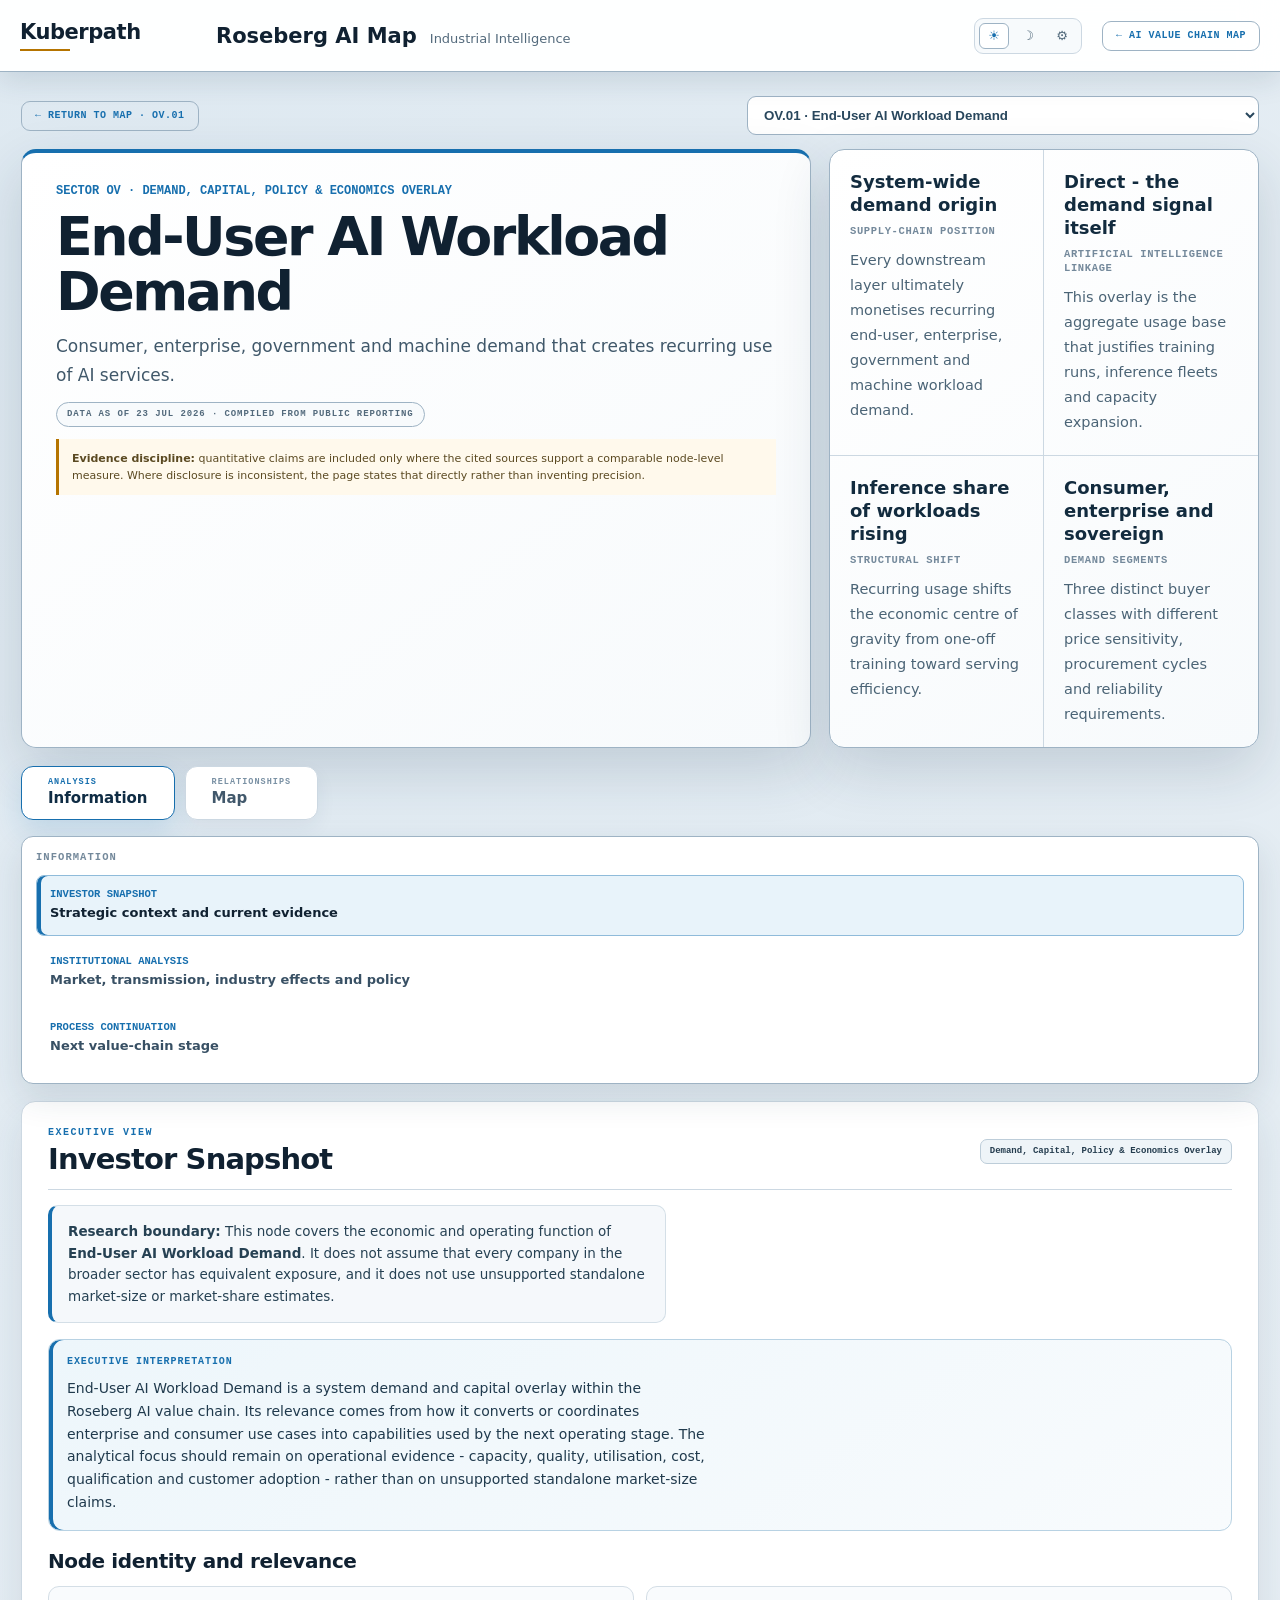
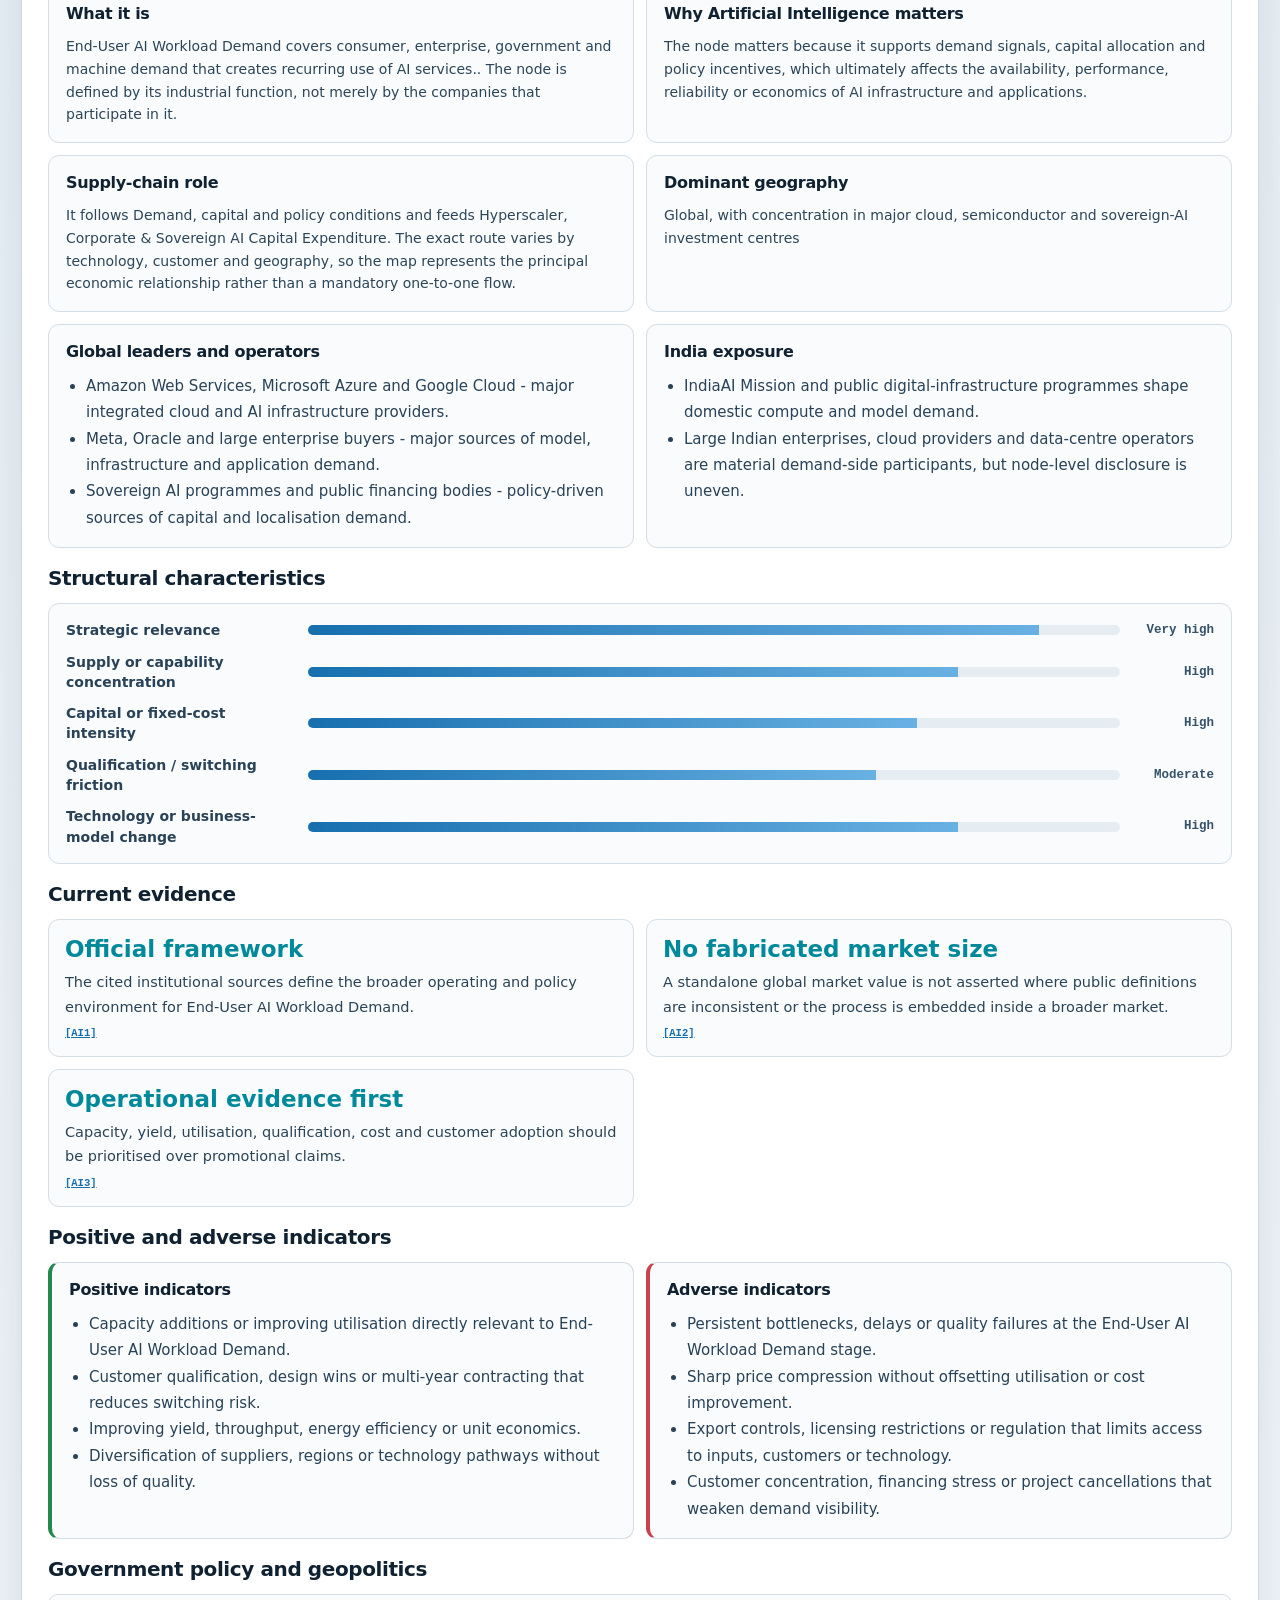
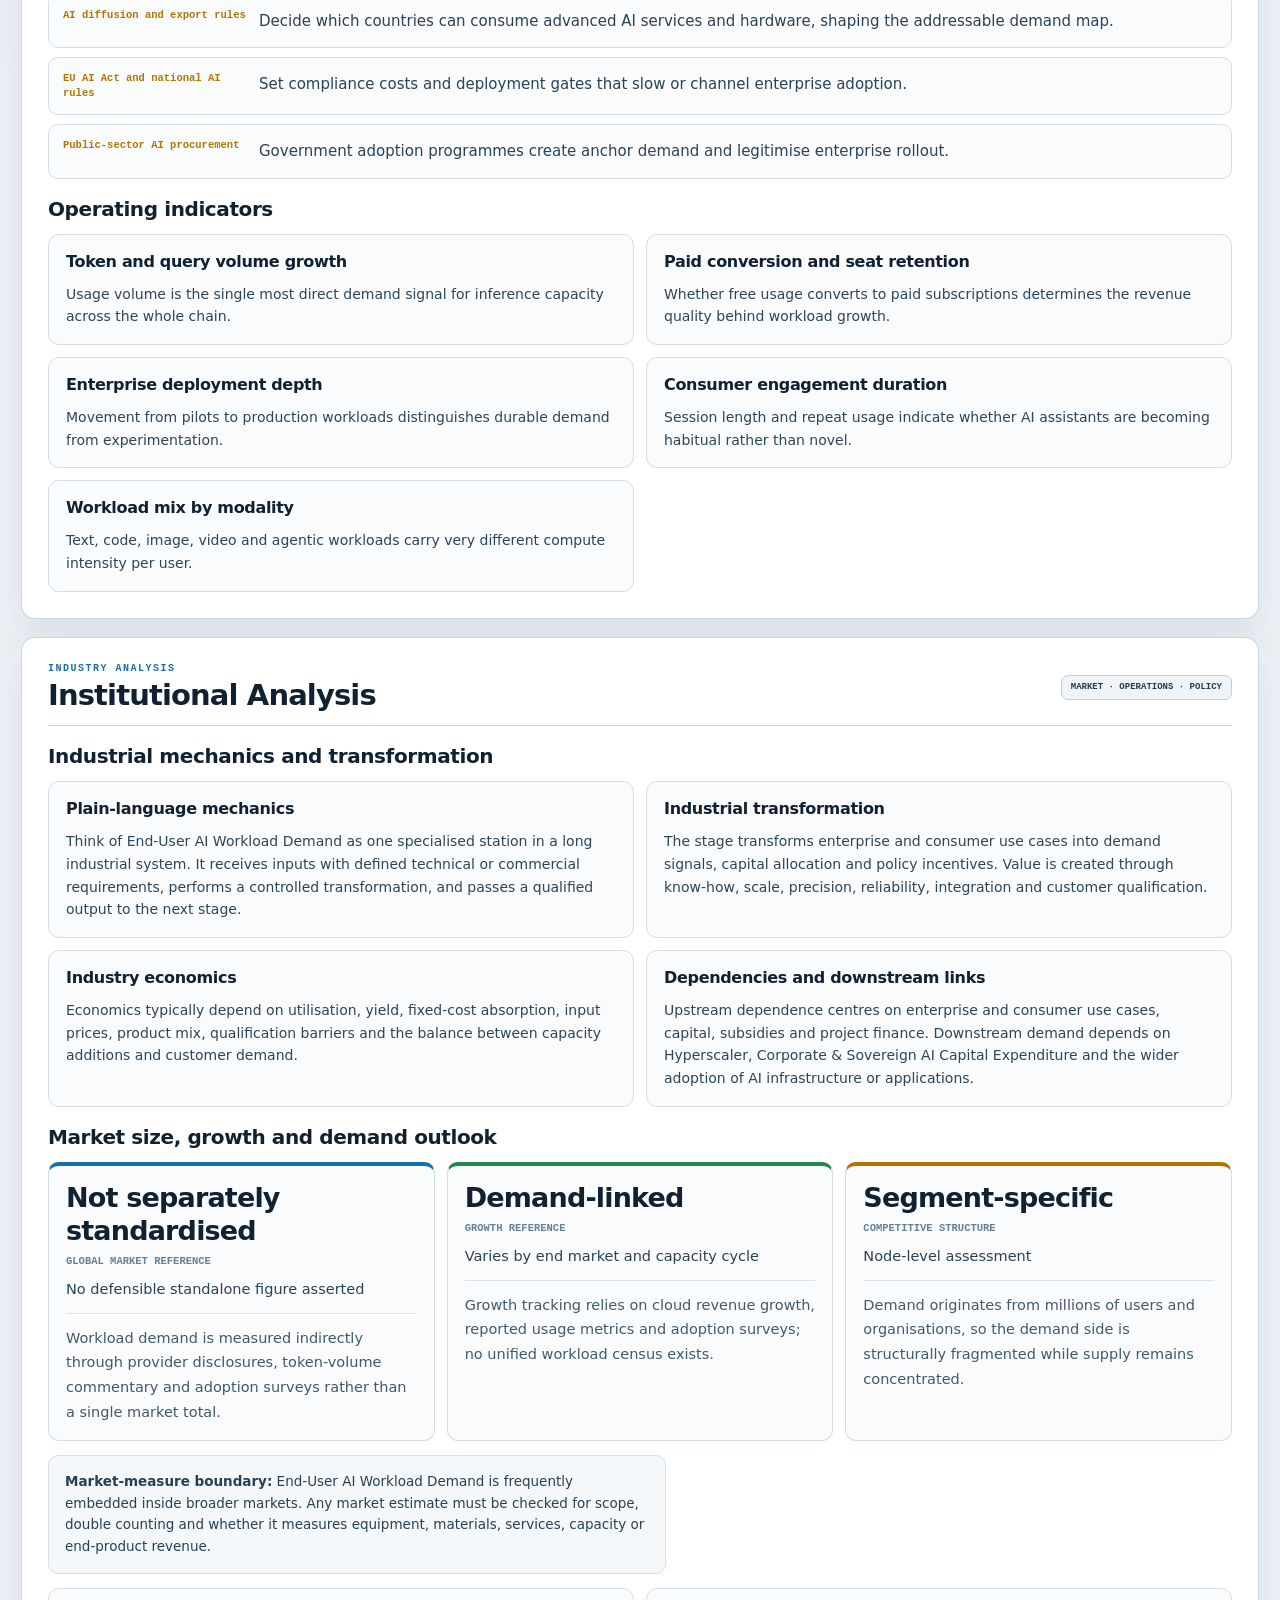
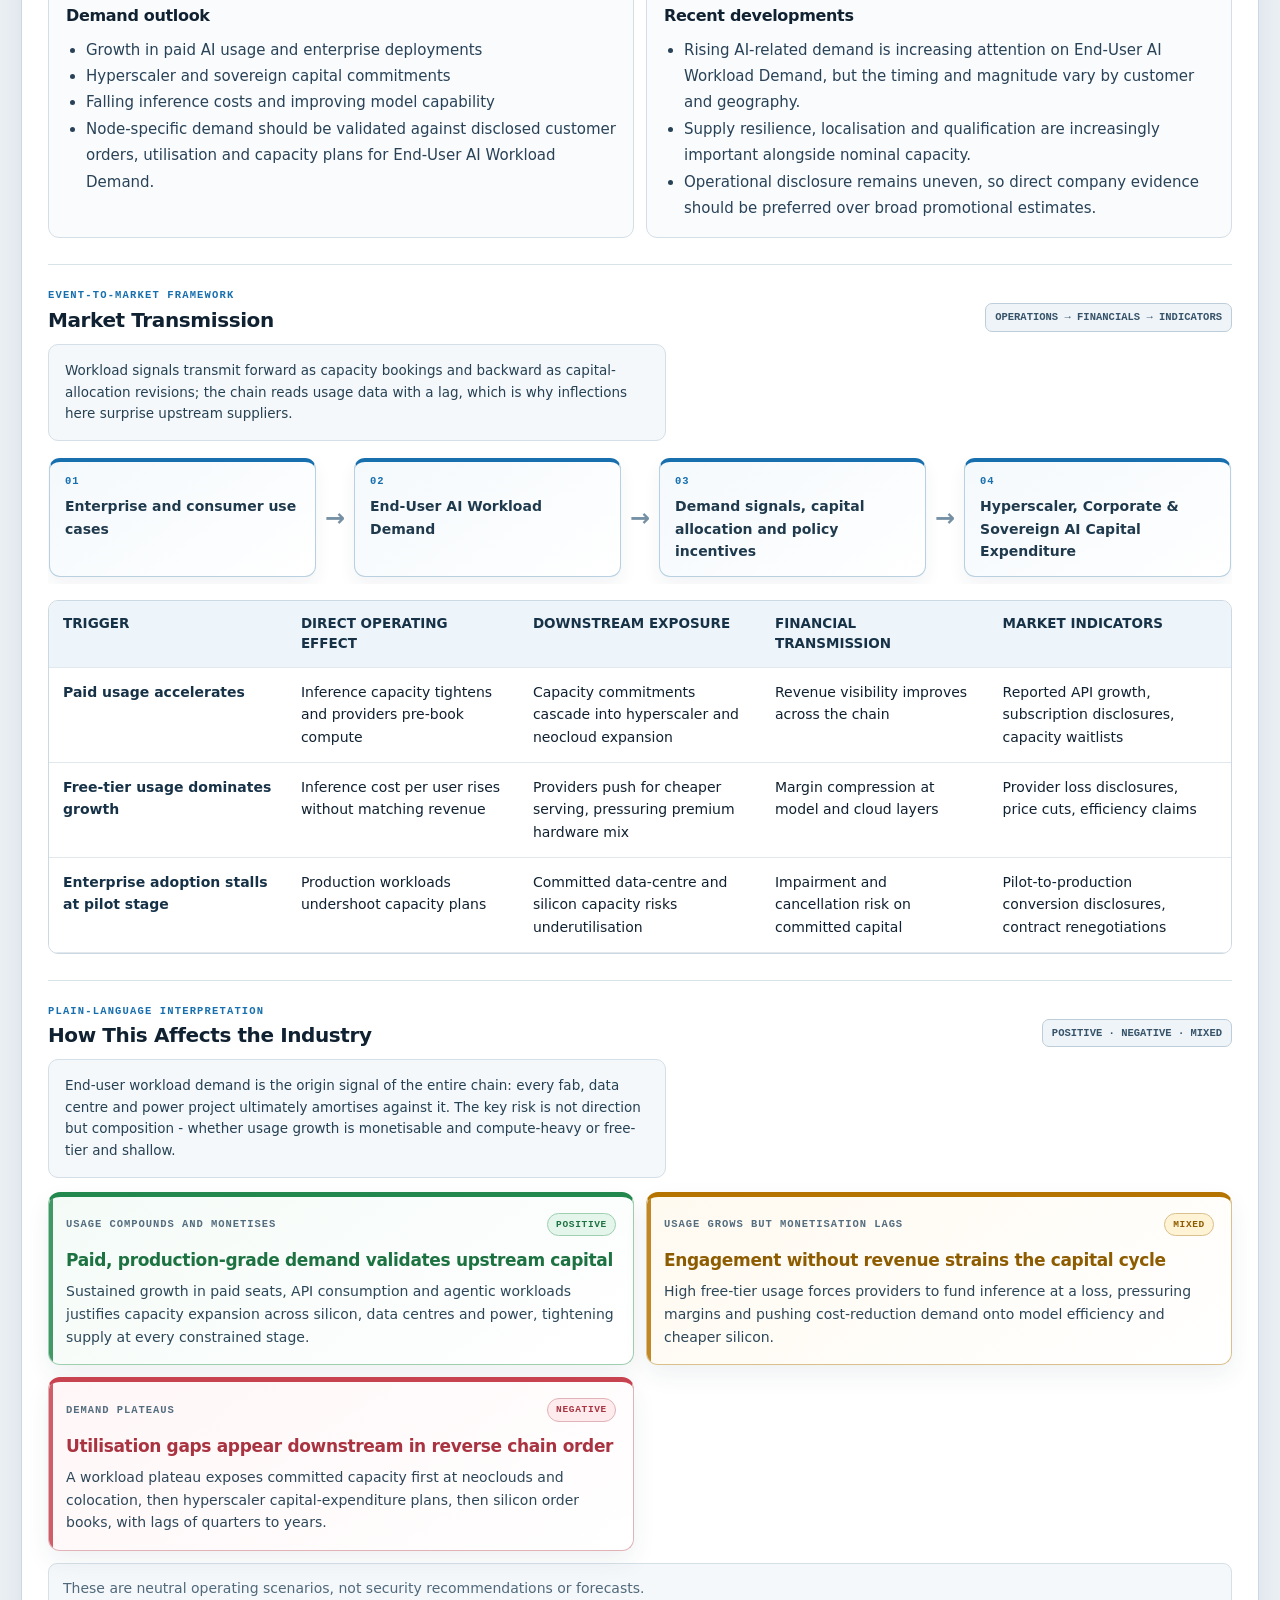
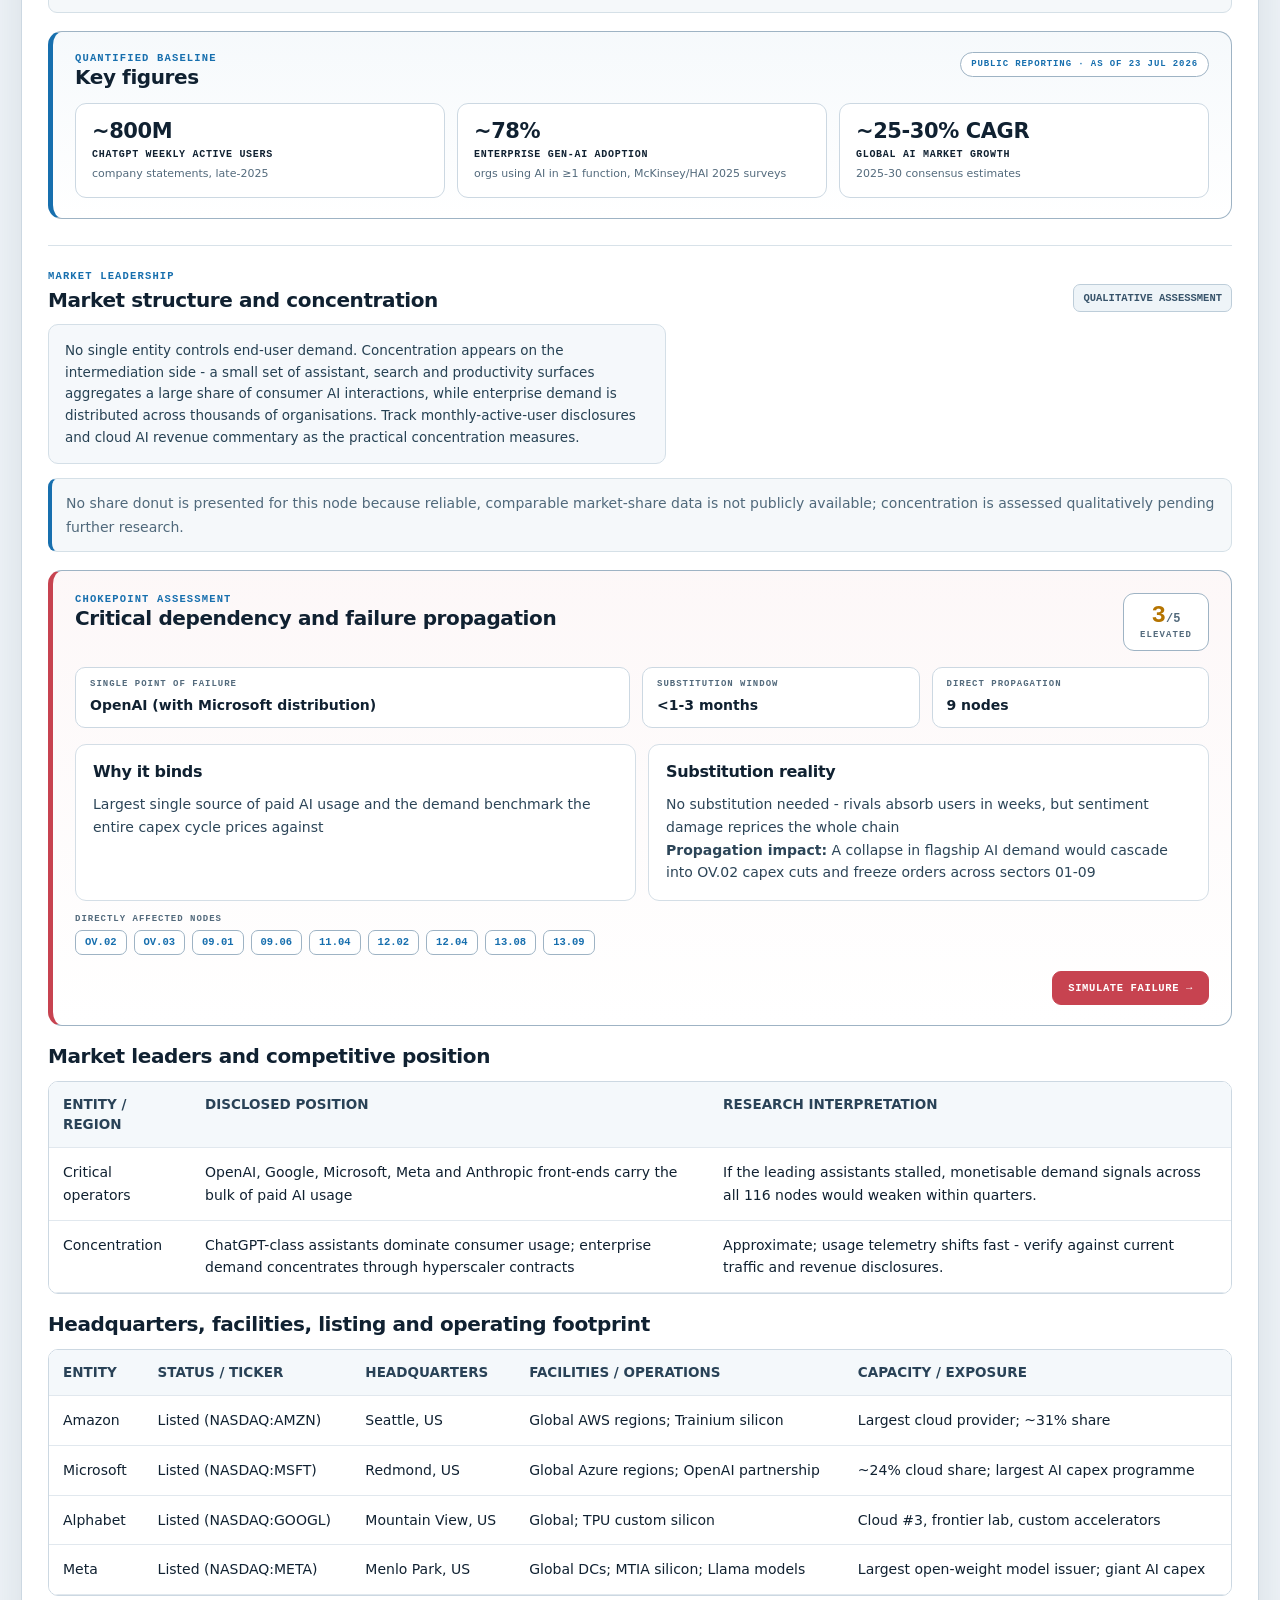
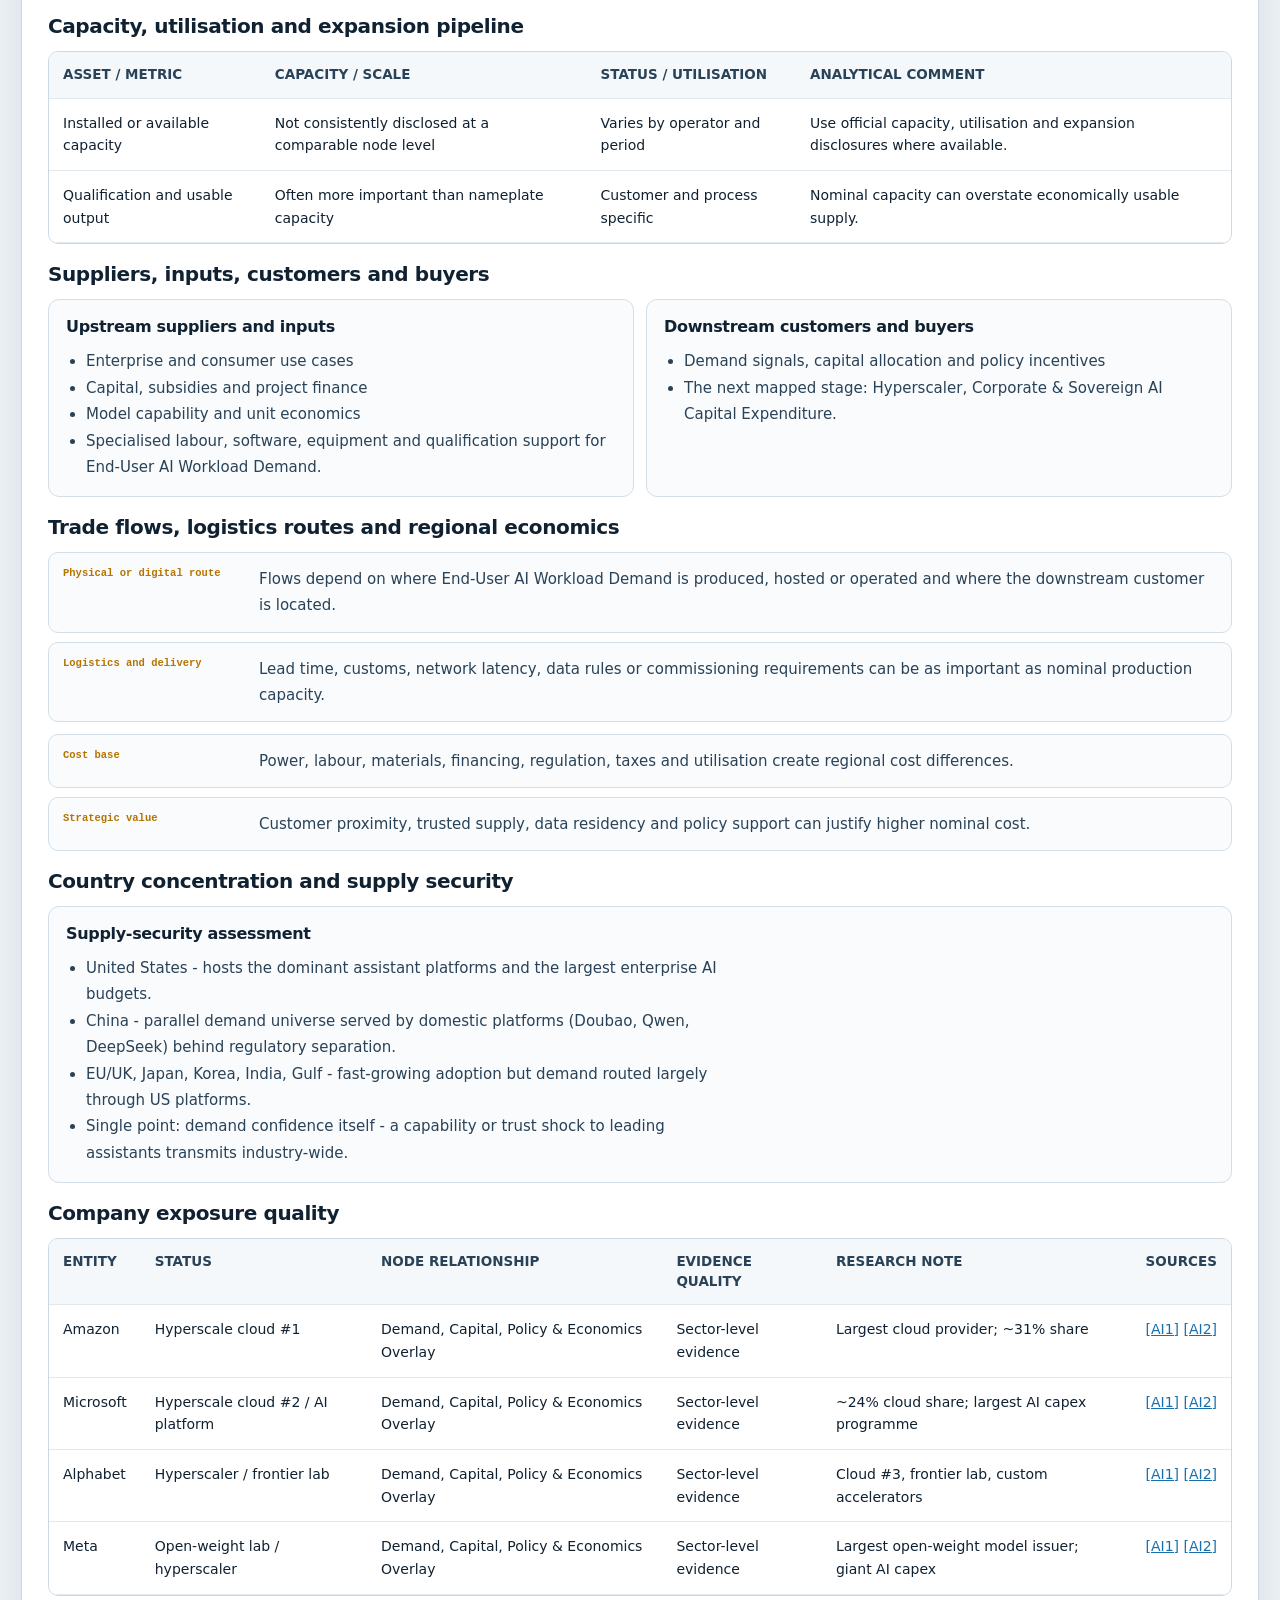
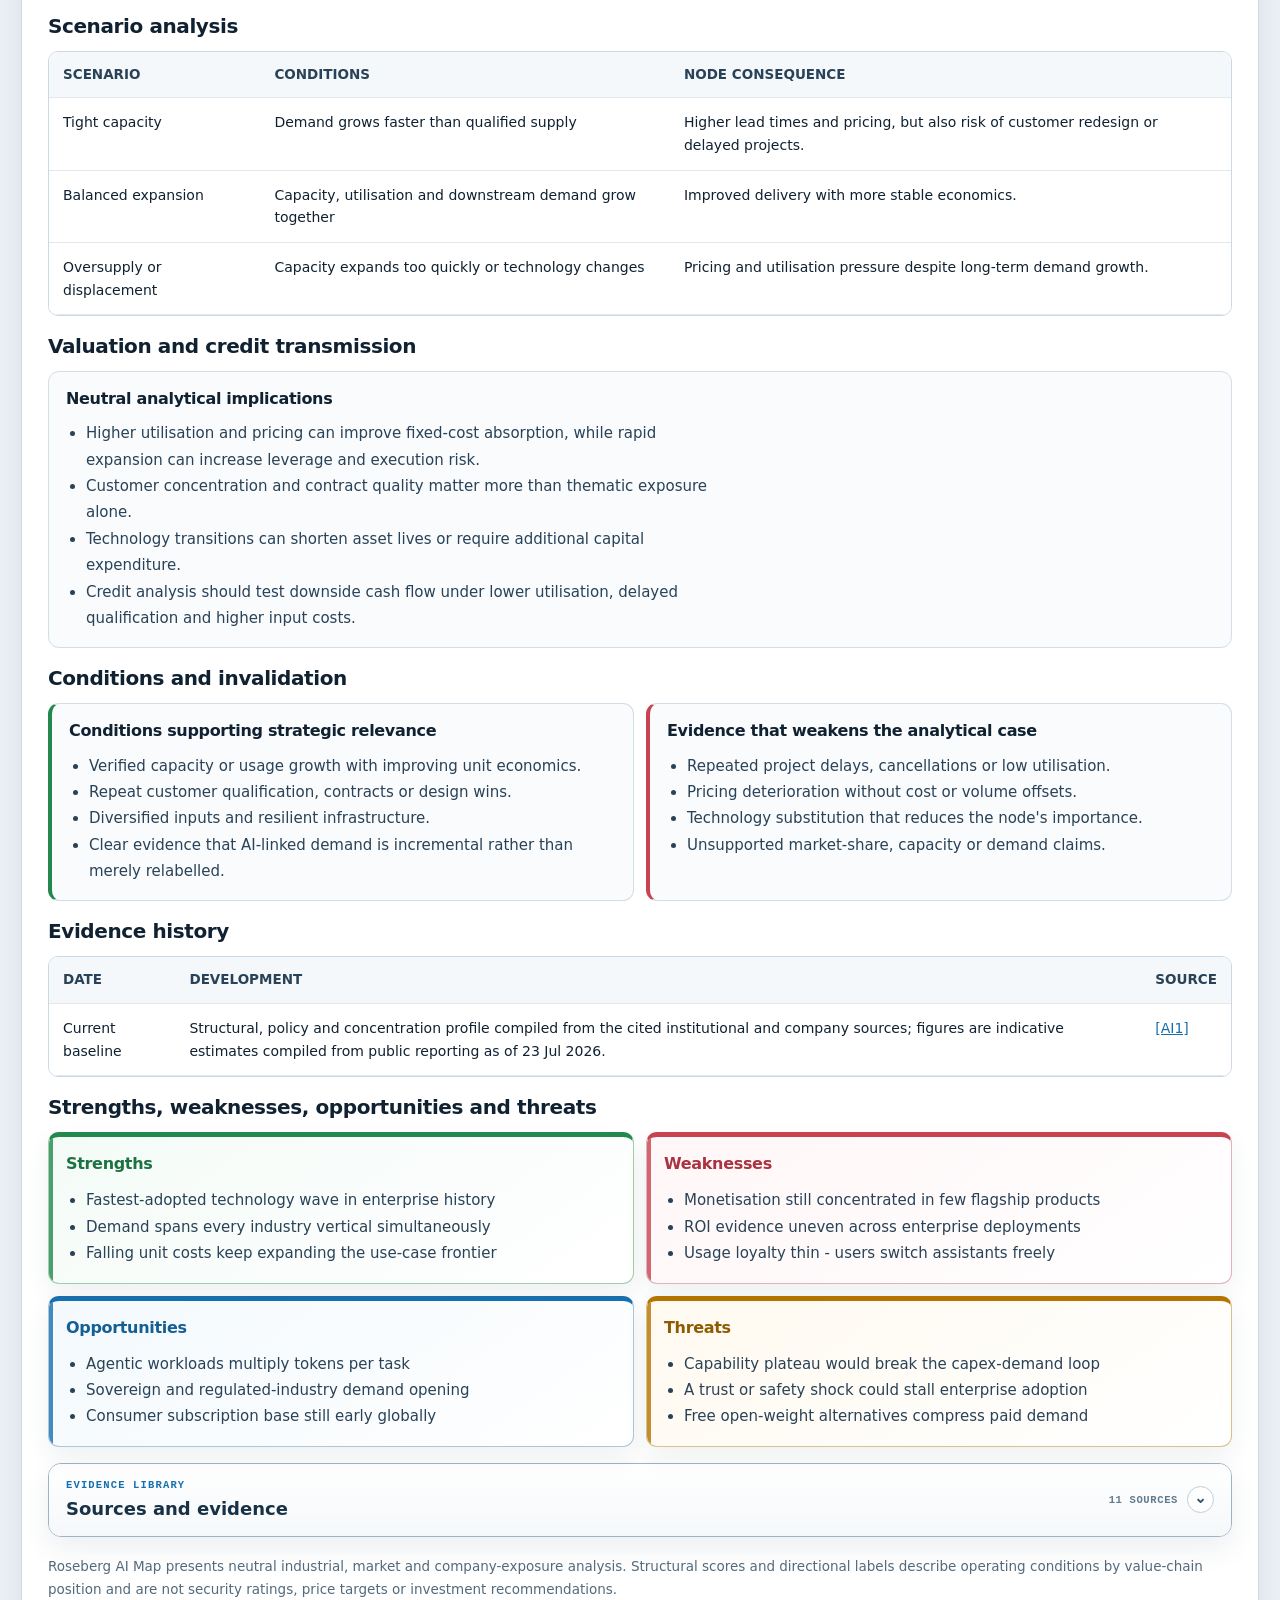
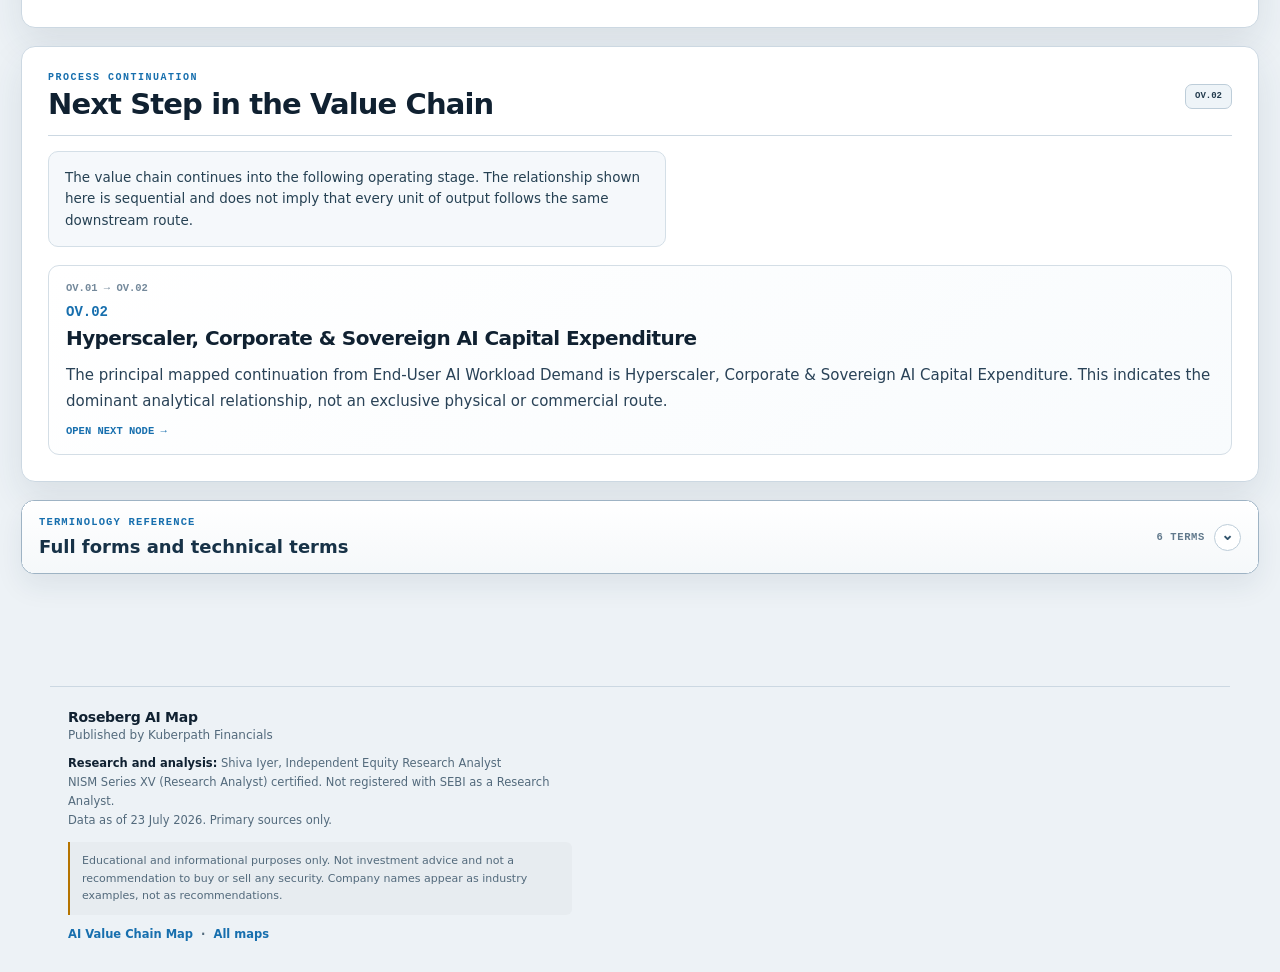
==== commit f86c2bf1: "Add files via upload" ====
--- a/node.html
+++ b/node.html
@@ -1 +1 @@
-<!doctype html><html lang="en"><head><meta charset="utf-8"><meta name="viewport" content="width=device-width,initial-scale=1"><title>Roseberg Terminal | Institutional Node Analysis</title><link rel="stylesheet" href="node-styles.css"><script>(function(){var mm=window.matchMedia?window.matchMedia("(prefers-color-scheme: dark)"):null;function res(m){return m==="system"?((mm&&mm.matches)?"dark":"light"):m;}var m=localStorage.getItem("rt-theme")||"light";if(["light","dark","system"].indexOf(m)<0)m="light";document.documentElement.dataset.theme=res(m);document.documentElement.dataset.themeMode=m;window.__setTheme=function(v){localStorage.setItem("rt-theme",v);document.documentElement.dataset.theme=res(v);document.documentElement.dataset.themeMode=v;document.querySelectorAll(".theme-btn").forEach(function(b){b.classList.toggle("active",b.dataset.mode===v);});};if(mm&&mm.addEventListener)mm.addEventListener("change",function(){var c=localStorage.getItem("rt-theme")||"light";if(c==="system")document.documentElement.dataset.theme=res("system");});})();</script></head><body><div id="app"></div><script src="map-data.js"></script><script src="relations-data.js"></script><script src="node-data.js"></script><script src="node-app.js"></script><footer class="site-foot"><div class="sf-wrap"><div class="sf-brand"><div class="sf-title">Roseberg Terminal - AI Value Chain Map</div><div class="sf-sub">Published by Kuberpath Financials</div></div><div class="sf-meta"><div><strong>Research and analysis:</strong> Shiva Iyer, Independent Equity Research Analyst</div><div>NISM Series XV (Research Analyst) certified. Not registered with SEBI as a Research Analyst.</div><div>Data as of 23 July 2026. Primary sources only.</div></div><div class="sf-disc">Educational and informational purposes only. Not investment advice and not a recommendation to buy or sell any security. Company names appear as industry examples, not as recommendations.</div><div class="sf-nav"><a href="index.html">AI Value Chain Map</a><span>&#183;</span><a href="../index.html">All maps</a></div></div></footer></body></html>+<!doctype html><html lang="en"><head><meta charset="utf-8"><meta name="viewport" content="width=device-width,initial-scale=1"><title>Roseberg AI Map | Institutional Node Analysis</title><link rel="stylesheet" href="node-styles.css"><script>(function(){var mm=window.matchMedia?window.matchMedia("(prefers-color-scheme: dark)"):null;function res(m){return m==="system"?((mm&&mm.matches)?"dark":"light"):m;}var m=localStorage.getItem("rt-theme")||"light";if(["light","dark","system"].indexOf(m)<0)m="light";document.documentElement.dataset.theme=res(m);document.documentElement.dataset.themeMode=m;window.__setTheme=function(v){localStorage.setItem("rt-theme",v);document.documentElement.dataset.theme=res(v);document.documentElement.dataset.themeMode=v;document.querySelectorAll(".theme-btn").forEach(function(b){b.classList.toggle("active",b.dataset.mode===v);});};if(mm&&mm.addEventListener)mm.addEventListener("change",function(){var c=localStorage.getItem("rt-theme")||"light";if(c==="system")document.documentElement.dataset.theme=res("system");});})();</script></head><body><div id="app"></div><script src="map-data.js"></script><script src="relations-data.js"></script><script src="node-data.js"></script><script src="node-app.js"></script><footer class="site-foot"><div class="sf-wrap"><div class="sf-brand"><div class="sf-title">Roseberg AI Map</div><div class="sf-sub">Published by Kuberpath Financials</div></div><div class="sf-meta"><div><strong>Research and analysis:</strong> Shiva Iyer, Independent Equity Research Analyst</div><div>NISM Series XV (Research Analyst) certified. Not registered with SEBI as a Research Analyst.</div><div>Data as of 23 July 2026. Primary sources only.</div></div><div class="sf-disc">Educational and informational purposes only. Not investment advice and not a recommendation to buy or sell any security. Company names appear as industry examples, not as recommendations.</div><div class="sf-nav"><a href="index.html">AI Value Chain Map</a><span>&#183;</span><a href="../index.html">All maps</a></div></div></footer></body></html>
--- a/node-styles.css
+++ b/node-styles.css
@@ -8,8 +8,7 @@
   --text:var(--tc2); --muted:var(--tc36); --muted2:var(--tc49); --line:var(--tc74); --line2:var(--tc60);
   --blue:var(--tc8); --cyan:var(--tc0); --green:var(--tc12); --amber:var(--tc64); --red:var(--tc72);
   --purple:var(--tc48); --orange:var(--tc75); --shadow:0 22px 56px rgba(26,52,74,.16);
-  --header:72px; --sidebar:176px;
-}
+  --header:72px; --sidebar:176px}
 *{box-sizing:border-box} html,body{margin:0;min-height:100%;font-family:Inter,ui-sans-serif,system-ui,-apple-system,BlinkMacSystemFont,"Segoe UI",sans-serif;background:radial-gradient(circle at 8% 2%,rgba(23,111,174,.07),transparent 26%),var(--bg);color:var(--text)}
 button,input{font:inherit} button{color:inherit}
 a{color:var(--blue)}
@@ -107,13 +106,7 @@
 .footer-note,
 .glossary-definition,
 .glossary-note {
-  text-align: justify;
-  text-justify: inter-word;
-  text-align-last: left;
-  hyphens: auto;
-  -webkit-hyphens: auto;
-  overflow-wrap: anywhere;
-}
+  text-align:left;overflow-wrap:break-word}
 
 /* Maintain clean terminal labels and numeric data without forced spacing. */
 .card h3,
@@ -138,11 +131,10 @@
 .toc-link,
 .hero-value,
 .hero-label {
-  text-align: left;
-}
-
-
-/* V5 — unified institutional colour system across every node page. */
+  text-align: left}
+
+
+/* unified institutional colour system across every node page. */
 :root{--roseberg-accent:var(--tc8);--roseberg-accent-soft:var(--tc92);--roseberg-accent-line:var(--tc56)}
 .hero-main{border-top-color:var(--roseberg-accent)}
 .hero-code,.block-index,.interpretation-label,.next-code,.collapse-kicker{color:var(--roseberg-accent)}
@@ -176,7 +168,7 @@
 .effect-label{color:var(--tc37);font:900 9px/1 ui-monospace,SFMono-Regular,Menlo,monospace;letter-spacing:.09em}
 .effect-badge{padding:6px 8px;border-radius:999px;font:900 8px/1 ui-monospace,SFMono-Regular,Menlo,monospace;letter-spacing:.07em}
 .effect-card h3{margin:12px 0 8px;font-size:16px;line-height:1.42}
-.effect-card p{margin:0;color:var(--tc19);font-size:14px;line-height:1.76;text-align:justify;text-justify:inter-word;text-align-last:left;hyphens:auto}
+.effect-card p{margin:0;color:var(--tc19);font-size:14px;line-height:1.76;text-align:left}
 .effect-positive{border-color:var(--tc61);border-top-color:var(--tc12);background:linear-gradient(145deg,var(--tc102),var(--tc115))}
 .effect-positive::before{background:var(--tc12)}.effect-positive .effect-badge{color:var(--tc10);background:var(--tc89);border:1px solid var(--tc61)}.effect-positive h3{color:var(--tc10)}
 .effect-negative{border-color:var(--tc87);border-top-color:var(--tc72);background:linear-gradient(145deg,var(--tc112),var(--tc115))}
@@ -185,16 +177,15 @@
 .effect-mixed::before{background:var(--tc64)}.effect-mixed .effect-badge{color:var(--tc55);background:var(--tc111);border:1px solid var(--tc84)}.effect-mixed h3{color:var(--tc55)}
 .effect-neutral{border-color:var(--tc63);border-top-color:var(--tc8);background:linear-gradient(145deg,var(--tc99),var(--tc115))}
 .effect-neutral::before{background:var(--tc8)}.effect-neutral .effect-badge{color:var(--tc6);background:var(--tc92);border:1px solid var(--tc63)}.effect-neutral h3{color:var(--tc6)}
-.industry-note{margin-top:12px;padding:12px 14px;color:var(--tc35);background:var(--tc103);border:1px solid var(--tc81);border-radius:9px;font-size:12.5px;line-height:1.68;text-align:justify;text-justify:inter-word;text-align-last:left}
+.industry-note{margin-top:12px;padding:12px 14px;color:var(--tc35);background:var(--tc103);border:1px solid var(--tc81);border-radius:9px;font-size:12.5px;line-height:1.68;text-align:left}
 
 /* Extend justified alignment to the newly expanded professional text. */
 .hero-note,.executive-interpretation p,.metric-explanation,.glossary-meaning,.transmission-intro,.industry-intro,.industry-note,.direction-label{
-  text-align:justify;text-justify:inter-word;text-align-last:left;hyphens:auto;-webkit-hyphens:auto;overflow-wrap:anywhere;
-}
+  text-align:left;overflow-wrap:break-word}
 @media(max-width:1100px){.effect-grid{grid-template-columns:1fr}.section-heading-row{align-items:flex-start;flex-direction:column}.section-tag{white-space:normal}.flow-arrow{display:none}}
 
 
-/* V6 — market leadership and concentration. */
+/* market leadership and concentration. */
 .leadership-section{margin-top:26px;padding-top:24px;border-top:1px solid var(--tc83)}
 .leadership-basis{font-size:14px;line-height:1.75}
 .leadership-grid{display:grid;grid-template-columns:390px minmax(0,1fr);gap:18px;align-items:stretch;margin-top:15px}
@@ -209,14 +200,13 @@
 @media(max-width:700px){.leadership-chart-card{grid-template-columns:1fr}.donut{width:190px;height:190px}.donut::after{inset:38px}.donut-center{inset:44px}}
 
 
-/* V7 — reading-first typography and spacing refinement.
+/* reading-first typography and spacing refinement.
    Keeps the approved institutional hierarchy while improving legibility in
    navigation, tables, evidence panels, charts, sources and technical notes. */
 :root{
   --reading-body:15px;
   --reading-compact:14px;
-  --reading-label:10.5px;
-}
+  --reading-label:10.5px}
 
 /* Left navigation: use the available width instead of leaving text visually undersized. */
 .detail-layout{grid-template-columns:248px minmax(0,1fr);gap:17px}
@@ -530,8 +520,7 @@
 /* ===== dark theme palette (node) ===== */
 html[data-theme="dark"] body{background:radial-gradient(circle at 8% 2%,rgba(64,148,208,.05),transparent 30%),#0f151b}
 html[data-theme="dark"]{
-  --tc-bg-tune:#0f151b;
-}
+  --tc-bg-tune:#0f151b}
 
 html[data-theme="dark"]{--tc4:#e8f0f7;--tc9:#e2ebf3;--tc20:#63b0e3;--tc41:#a3b6c6;--tc44:#93a8b9;--tc45:#93a8b9;--tc64:#f0b84a;--tc79:#2b3d50;--tc82:#2b3d4e;--tc85:#293b4c;--tc106:#182430;--tc107:#17222d;--tc109:#141c25;--tc115:#10161d;--tc116:#10161d}
 
@@ -547,3 +536,12 @@
 .sf-nav a{color:var(--blue,#1a5f8f);text-decoration:none}
 .sf-nav a:hover{text-decoration:underline}
 .sf-nav span{color:var(--muted)}
+
+/* page-level horizontal overflow guard: the document never scrolls sideways;
+   wide tables scroll inside their own .table-wrap containers instead */
+html{overflow-x:clip}
+body{overflow-x:clip}
+.page,.hero,.hero-main,.detail-layout,section{min-width:0}
+.hero{grid-template-columns:minmax(0,1fr) minmax(300px,430px)}
+img,svg{max-width:100%}
+.table-wrap{max-width:100%}
